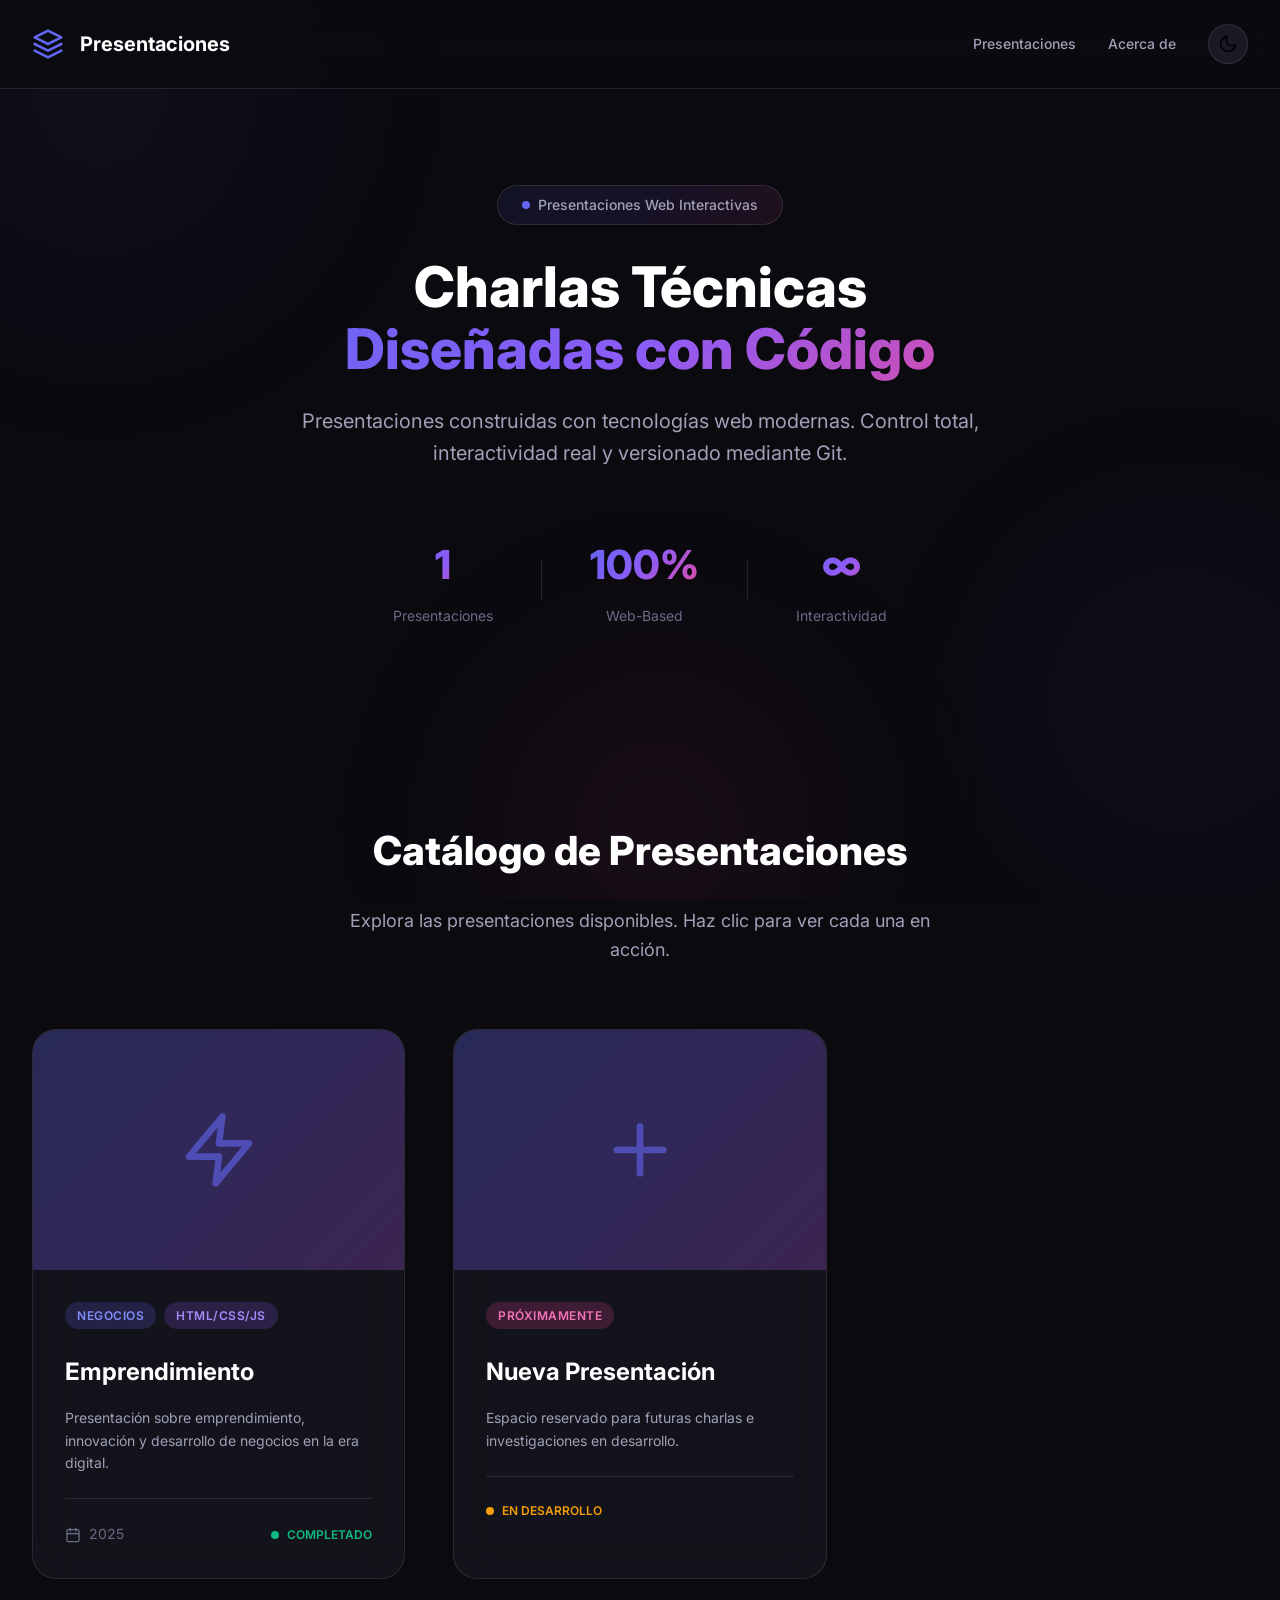
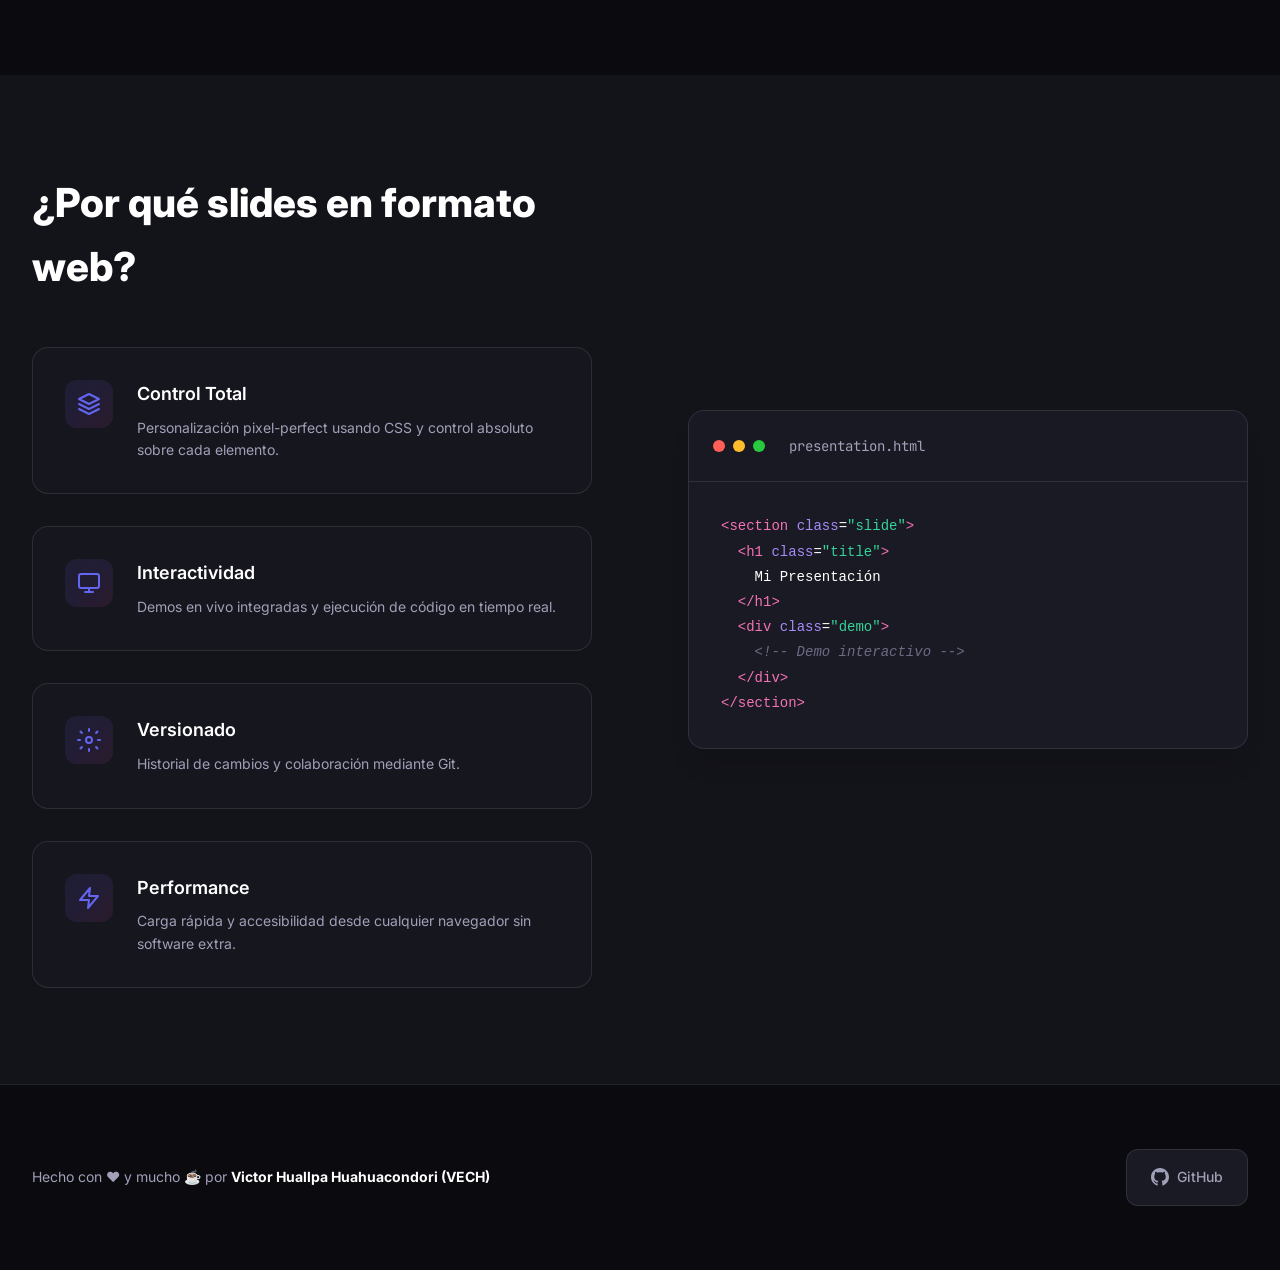
==== index.html @ d5be524b "feat(presetnaciones): catalog de presentaciones" ====
<!DOCTYPE html>
<html lang="es">
<head>
    <meta charset="UTF-8">
    <meta name="viewport" content="width=device-width, initial-scale=1.0">
    <title>Presentaciones | Victor Huallpa</title>
    <meta name="description" content="Colección de presentaciones interactivas desarrolladas con tecnologías web modernas">
    <link rel="stylesheet" href="index.css">
    <link rel="preconnect" href="https://fonts.googleapis.com">
    <link rel="preconnect" href="https://fonts.gstatic.com" crossorigin>
    <link href="https://fonts.googleapis.com/css2?family=Inter:wght@300;400;500;600;700;800&family=JetBrains+Mono:wght@400;500;600&display=swap" rel="stylesheet">
</head>
<body>
    <!-- Background Effects -->
    <div class="background-effects">
        <div class="gradient-orb orb-1"></div>
        <div class="gradient-orb orb-2"></div>
        <div class="gradient-orb orb-3"></div>
    </div>

    <!-- Header -->
    <header class="header">
        <div class="container">
            <div class="header-content">
                <div class="logo">
                    <svg class="logo-icon" viewBox="0 0 24 24" fill="none" xmlns="http://www.w3.org/2000/svg">
                        <path d="M12 2L2 7L12 12L22 7L12 2Z" stroke="currentColor" stroke-width="2" stroke-linecap="round" stroke-linejoin="round"/>
                        <path d="M2 17L12 22L22 17" stroke="currentColor" stroke-width="2" stroke-linecap="round" stroke-linejoin="round"/>
                        <path d="M2 12L12 17L22 12" stroke="currentColor" stroke-width="2" stroke-linecap="round" stroke-linejoin="round"/>
                    </svg>
                    <span class="logo-text">Presentaciones</span>
                </div>
                <nav class="nav">
                    <a href="#presentaciones" class="nav-link">Presentaciones</a>
                    <a href="#about" class="nav-link">Acerca de</a>
                    <button class="theme-toggle" id="themeToggle" aria-label="Toggle theme">
                        <svg class="sun-icon" viewBox="0 0 24 24" fill="none" xmlns="http://www.w3.org/2000/svg">
                            <circle cx="12" cy="12" r="5" stroke="currentColor" stroke-width="2"/>
                            <path d="M12 1V3M12 21V23M23 12H21M3 12H1M20.485 20.485L19.071 19.071M4.929 4.929L3.515 3.515M20.485 3.515L19.071 4.929M4.929 19.071L3.515 20.485" stroke="currentColor" stroke-width="2" stroke-linecap="round"/>
                        </svg>
                        <svg class="moon-icon" viewBox="0 0 24 24" fill="none" xmlns="http://www.w3.org/2000/svg">
                            <path d="M21 12.79A9 9 0 1 1 11.21 3 7 7 0 0 0 21 12.79z" stroke="currentColor" stroke-width="2" stroke-linecap="round" stroke-linejoin="round"/>
                        </svg>
                    </button>
                </nav>
            </div>
        </div>
    </header>

    <!-- Hero Section -->
    <section class="hero">
        <div class="container">
            <div class="hero-content">
                <div class="hero-badge">
                    <span class="badge-dot"></span>
                    <span>Presentaciones Web Interactivas</span>
                </div>
                <h1 class="hero-title">
                    Charlas Técnicas
                    <span class="gradient-text">Diseñadas con Código</span>
                </h1>
                <p class="hero-description">
                    Presentaciones construidas con tecnologías web modernas. Control total, interactividad real y versionado mediante Git.
                </p>
                <div class="hero-stats">
                    <div class="stat-item">
                        <div class="stat-number" id="presentationCount">1</div>
                        <div class="stat-label">Presentaciones</div>
                    </div>
                    <div class="stat-divider"></div>
                    <div class="stat-item">
                        <div class="stat-number">100%</div>
                        <div class="stat-label">Web-Based</div>
                    </div>
                    <div class="stat-divider"></div>
                    <div class="stat-item">
                        <div class="stat-number">∞</div>
                        <div class="stat-label">Interactividad</div>
                    </div>
                </div>
            </div>
        </div>
    </section>

    <!-- Presentations Grid -->
    <section class="presentations" id="presentaciones">
        <div class="container">
            <div class="section-header">
                <h2 class="section-title">Catálogo de Presentaciones</h2>
                <p class="section-description">Explora las presentaciones disponibles. Haz clic para ver cada una en acción.</p>
            </div>

            <div class="presentations-grid" id="presentationsGrid">
                <!-- Presentation Card 1 - Emprendimiento -->
                <article class="presentation-card" data-category="business">
                    <div class="card-image">
                        <div class="card-image-placeholder">
                            <svg viewBox="0 0 24 24" fill="none" xmlns="http://www.w3.org/2000/svg">
                                <path d="M13 2L3 14H12L11 22L21 10H12L13 2Z" stroke="currentColor" stroke-width="2" stroke-linecap="round" stroke-linejoin="round"/>
                            </svg>
                        </div>
                        <div class="card-overlay">
                            <a href="./emprendimiento/index.html" class="card-link">
                                <span>Ver Presentación</span>
                                <svg viewBox="0 0 24 24" fill="none" xmlns="http://www.w3.org/2000/svg">
                                    <path d="M5 12H19M19 12L12 5M19 12L12 19" stroke="currentColor" stroke-width="2" stroke-linecap="round" stroke-linejoin="round"/>
                                </svg>
                            </a>
                        </div>
                    </div>
                    <div class="card-content">
                        <div class="card-tags">
                            <span class="tag tag-business">Negocios</span>
                            <span class="tag tag-tech">HTML/CSS/JS</span>
                        </div>
                        <h3 class="card-title">Emprendimiento</h3>
                        <p class="card-description">
                            Presentación sobre emprendimiento, innovación y desarrollo de negocios en la era digital.
                        </p>
                        <div class="card-footer">
                            <div class="card-meta">
                                <svg viewBox="0 0 24 24" fill="none" xmlns="http://www.w3.org/2000/svg">
                                    <rect x="3" y="4" width="18" height="18" rx="2" ry="2" stroke="currentColor" stroke-width="2"/>
                                    <line x1="16" y1="2" x2="16" y2="6" stroke="currentColor" stroke-width="2" stroke-linecap="round"/>
                                    <line x1="8" y1="2" x2="8" y2="6" stroke="currentColor" stroke-width="2" stroke-linecap="round"/>
                                    <line x1="3" y1="10" x2="21" y2="10" stroke="currentColor" stroke-width="2"/>
                                </svg>
                                <span>2025</span>
                            </div>
                            <div class="card-status status-completed">
                                <span class="status-dot"></span>
                                <span>Completado</span>
                            </div>
                        </div>
                    </div>
                </article>

                <!-- Placeholder for future presentations -->
                <article class="presentation-card card-placeholder">
                    <div class="card-image">
                        <div class="card-image-placeholder placeholder-animation">
                            <svg viewBox="0 0 24 24" fill="none" xmlns="http://www.w3.org/2000/svg">
                                <path d="M12 5V19M5 12H19" stroke="currentColor" stroke-width="2" stroke-linecap="round"/>
                            </svg>
                        </div>
                    </div>
                    <div class="card-content">
                        <div class="card-tags">
                            <span class="tag tag-upcoming">Próximamente</span>
                        </div>
                        <h3 class="card-title">Nueva Presentación</h3>
                        <p class="card-description">
                            Espacio reservado para futuras charlas e investigaciones en desarrollo.
                        </p>
                        <div class="card-footer">
                            <div class="card-status status-wip">
                                <span class="status-dot"></span>
                                <span>En desarrollo</span>
                            </div>
                        </div>
                    </div>
                </article>
            </div>
        </div>
    </section>

    <!-- About Section -->
    <section class="about" id="about">
        <div class="container">
            <div class="about-content">
                <div class="about-text">
                    <h2 class="section-title">¿Por qué slides en formato web?</h2>
                    <div class="features-list">
                        <div class="feature-item">
                            <div class="feature-icon">
                                <svg viewBox="0 0 24 24" fill="none" xmlns="http://www.w3.org/2000/svg">
                                    <path d="M12 2L2 7L12 12L22 7L12 2Z" stroke="currentColor" stroke-width="2" stroke-linecap="round" stroke-linejoin="round"/>
                                    <path d="M2 17L12 22L22 17" stroke="currentColor" stroke-width="2" stroke-linecap="round" stroke-linejoin="round"/>
                                    <path d="M2 12L12 17L22 12" stroke="currentColor" stroke-width="2" stroke-linecap="round" stroke-linejoin="round"/>
                                </svg>
                            </div>
                            <div class="feature-text">
                                <h3>Control Total</h3>
                                <p>Personalización pixel-perfect usando CSS y control absoluto sobre cada elemento.</p>
                            </div>
                        </div>
                        <div class="feature-item">
                            <div class="feature-icon">
                                <svg viewBox="0 0 24 24" fill="none" xmlns="http://www.w3.org/2000/svg">
                                    <rect x="2" y="3" width="20" height="14" rx="2" stroke="currentColor" stroke-width="2"/>
                                    <path d="M8 21H16" stroke="currentColor" stroke-width="2" stroke-linecap="round"/>
                                    <path d="M12 17V21" stroke="currentColor" stroke-width="2" stroke-linecap="round"/>
                                </svg>
                            </div>
                            <div class="feature-text">
                                <h3>Interactividad</h3>
                                <p>Demos en vivo integradas y ejecución de código en tiempo real.</p>
                            </div>
                        </div>
                        <div class="feature-item">
                            <div class="feature-icon">
                                <svg viewBox="0 0 24 24" fill="none" xmlns="http://www.w3.org/2000/svg">
                                    <circle cx="12" cy="12" r="3" stroke="currentColor" stroke-width="2"/>
                                    <path d="M12 1V3M12 21V23M23 12H21M3 12H1M20.485 20.485L19.071 19.071M4.929 4.929L3.515 3.515M20.485 3.515L19.071 4.929M4.929 19.071L3.515 20.485" stroke="currentColor" stroke-width="2" stroke-linecap="round"/>
                                </svg>
                            </div>
                            <div class="feature-text">
                                <h3>Versionado</h3>
                                <p>Historial de cambios y colaboración mediante Git.</p>
                            </div>
                        </div>
                        <div class="feature-item">
                            <div class="feature-icon">
                                <svg viewBox="0 0 24 24" fill="none" xmlns="http://www.w3.org/2000/svg">
                                    <path d="M13 2L3 14H12L11 22L21 10H12L13 2Z" stroke="currentColor" stroke-width="2" stroke-linecap="round" stroke-linejoin="round"/>
                                </svg>
                            </div>
                            <div class="feature-text">
                                <h3>Performance</h3>
                                <p>Carga rápida y accesibilidad desde cualquier navegador sin software extra.</p>
                            </div>
                        </div>
                    </div>
                </div>
                <div class="about-visual">
                    <div class="code-window">
                        <div class="code-window-header">
                            <div class="code-window-dots">
                                <span></span>
                                <span></span>
                                <span></span>
                            </div>
                            <div class="code-window-title">presentation.html</div>
                        </div>
                        <div class="code-window-content">
                            <pre><code><span class="code-tag">&lt;section</span> <span class="code-attr">class</span>=<span class="code-string">"slide"</span><span class="code-tag">&gt;</span>
  <span class="code-tag">&lt;h1</span> <span class="code-attr">class</span>=<span class="code-string">"title"</span><span class="code-tag">&gt;</span>
    Mi Presentación
  <span class="code-tag">&lt;/h1&gt;</span>
  <span class="code-tag">&lt;div</span> <span class="code-attr">class</span>=<span class="code-string">"demo"</span><span class="code-tag">&gt;</span>
    <span class="code-comment">&lt;!-- Demo interactivo --&gt;</span>
  <span class="code-tag">&lt;/div&gt;</span>
<span class="code-tag">&lt;/section&gt;</span></code></pre>
                        </div>
                    </div>
                </div>
            </div>
        </div>
    </section>

    <!-- Footer -->
    <footer class="footer">
        <div class="container">
            <div class="footer-content">
                <div class="footer-text">
                    <p>Hecho con ❤️ y mucho ☕ por <strong>Victor Huallpa Huahuacondori (VECH)</strong></p>
                </div>
                <div class="footer-links">
                    <a href="https://github.com/victor-huallpa" target="_blank" rel="noopener noreferrer" class="footer-link">
                        <svg viewBox="0 0 24 24" fill="currentColor" xmlns="http://www.w3.org/2000/svg">
                            <path d="M12 0c-6.626 0-12 5.373-12 12 0 5.302 3.438 9.8 8.207 11.387.599.111.793-.261.793-.577v-2.234c-3.338.726-4.033-1.416-4.033-1.416-.546-1.387-1.333-1.756-1.333-1.756-1.089-.745.083-.729.083-.729 1.205.084 1.839 1.237 1.839 1.237 1.07 1.834 2.807 1.304 3.492.997.107-.775.418-1.305.762-1.604-2.665-.305-5.467-1.334-5.467-5.931 0-1.311.469-2.381 1.236-3.221-.124-.303-.535-1.524.117-3.176 0 0 1.008-.322 3.301 1.23.957-.266 1.983-.399 3.003-.404 1.02.005 2.047.138 3.006.404 2.291-1.552 3.297-1.23 3.297-1.23.653 1.653.242 2.874.118 3.176.77.84 1.235 1.911 1.235 3.221 0 4.609-2.807 5.624-5.479 5.921.43.372.823 1.102.823 2.222v3.293c0 .319.192.694.801.576 4.765-1.589 8.199-6.086 8.199-11.386 0-6.627-5.373-12-12-12z"/>
                        </svg>
                        GitHub
                    </a>
                </div>
            </div>
        </div>
    </footer>

    <script src="index.js"></script>
</body>
</html>
---- index.css ----
/* ==========================================
   CSS VARIABLES & DESIGN TOKENS
   ========================================== */
:root {
    /* Colors - Dark Mode (Default) */
    --color-bg-primary: #0a0a0f;
    --color-bg-secondary: #13131a;
    --color-bg-tertiary: #1a1a24;
    --color-bg-card: rgba(26, 26, 36, 0.6);
    --color-bg-card-hover: rgba(26, 26, 36, 0.8);
    
    --color-text-primary: #ffffff;
    --color-text-secondary: #a0a0b8;
    --color-text-tertiary: #6b6b85;
    
    --color-accent-primary: #6366f1;
    --color-accent-secondary: #8b5cf6;
    --color-accent-tertiary: #ec4899;
    
    --color-border: rgba(255, 255, 255, 0.1);
    --color-border-hover: rgba(255, 255, 255, 0.2);
    
    /* Gradients */
    --gradient-primary: linear-gradient(135deg, #6366f1 0%, #8b5cf6 50%, #ec4899 100%);
    --gradient-secondary: linear-gradient(135deg, rgba(99, 102, 241, 0.1) 0%, rgba(139, 92, 246, 0.1) 50%, rgba(236, 72, 153, 0.1) 100%);
    --gradient-orb-1: radial-gradient(circle, rgba(99, 102, 241, 0.15) 0%, transparent 70%);
    --gradient-orb-2: radial-gradient(circle, rgba(139, 92, 246, 0.15) 0%, transparent 70%);
    --gradient-orb-3: radial-gradient(circle, rgba(236, 72, 153, 0.15) 0%, transparent 70%);
    
    /* Spacing */
    --spacing-xs: 0.5rem;
    --spacing-sm: 1rem;
    --spacing-md: 1.5rem;
    --spacing-lg: 2rem;
    --spacing-xl: 3rem;
    --spacing-2xl: 4rem;
    --spacing-3xl: 6rem;
    
    /* Typography */
    --font-family-base: 'Inter', -apple-system, BlinkMacSystemFont, 'Segoe UI', sans-serif;
    --font-family-mono: 'JetBrains Mono', 'Courier New', monospace;
    
    --font-size-xs: 0.75rem;
    --font-size-sm: 0.875rem;
    --font-size-base: 1rem;
    --font-size-lg: 1.125rem;
    --font-size-xl: 1.25rem;
    --font-size-2xl: 1.5rem;
    --font-size-3xl: 2rem;
    --font-size-4xl: 2.5rem;
    --font-size-5xl: 3.5rem;
    
    /* Border Radius */
    --radius-sm: 0.5rem;
    --radius-md: 0.75rem;
    --radius-lg: 1rem;
    --radius-xl: 1.5rem;
    --radius-full: 9999px;
    
    /* Shadows */
    --shadow-sm: 0 1px 2px 0 rgba(0, 0, 0, 0.05);
    --shadow-md: 0 4px 6px -1px rgba(0, 0, 0, 0.1);
    --shadow-lg: 0 10px 15px -3px rgba(0, 0, 0, 0.1);
    --shadow-xl: 0 20px 25px -5px rgba(0, 0, 0, 0.1);
    --shadow-glow: 0 0 20px rgba(99, 102, 241, 0.3);
    
    /* Transitions */
    --transition-fast: 150ms cubic-bezier(0.4, 0, 0.2, 1);
    --transition-base: 300ms cubic-bezier(0.4, 0, 0.2, 1);
    --transition-slow: 500ms cubic-bezier(0.4, 0, 0.2, 1);
    
    /* Z-index */
    --z-background: -1;
    --z-base: 0;
    --z-dropdown: 1000;
    --z-sticky: 1100;
    --z-fixed: 1200;
    --z-modal: 1300;
    --z-tooltip: 1400;
}

/* Light Mode */
[data-theme="light"] {
    --color-bg-primary: #ffffff;
    --color-bg-secondary: #f8f9fa;
    --color-bg-tertiary: #f1f3f5;
    --color-bg-card: rgba(255, 255, 255, 0.8);
    --color-bg-card-hover: rgba(255, 255, 255, 0.95);
    
    --color-text-primary: #1a1a24;
    --color-text-secondary: #4a4a5e;
    --color-text-tertiary: #6b6b85;
    
    --color-border: rgba(0, 0, 0, 0.1);
    --color-border-hover: rgba(0, 0, 0, 0.2);
    
    --gradient-orb-1: radial-gradient(circle, rgba(99, 102, 241, 0.08) 0%, transparent 70%);
    --gradient-orb-2: radial-gradient(circle, rgba(139, 92, 246, 0.08) 0%, transparent 70%);
    --gradient-orb-3: radial-gradient(circle, rgba(236, 72, 153, 0.08) 0%, transparent 70%);
}

/* ==========================================
   RESET & BASE STYLES
   ========================================== */
*, *::before, *::after {
    box-sizing: border-box;
    margin: 0;
    padding: 0;
}

html {
    scroll-behavior: smooth;
    -webkit-font-smoothing: antialiased;
    -moz-osx-font-smoothing: grayscale;
}

body {
    font-family: var(--font-family-base);
    font-size: var(--font-size-base);
    line-height: 1.6;
    color: var(--color-text-primary);
    background-color: var(--color-bg-primary);
    overflow-x: hidden;
    transition: background-color var(--transition-base), color var(--transition-base);
}

/* ==========================================
   BACKGROUND EFFECTS
   ========================================== */
.background-effects {
    position: fixed;
    top: 0;
    left: 0;
    width: 100%;
    height: 100%;
    z-index: var(--z-background);
    overflow: hidden;
    pointer-events: none;
}

.gradient-orb {
    position: absolute;
    border-radius: 50%;
    filter: blur(80px);
    opacity: 0.6;
    animation: float 20s ease-in-out infinite;
}

.orb-1 {
    width: 600px;
    height: 600px;
    background: var(--gradient-orb-1);
    top: -200px;
    left: -200px;
    animation-delay: 0s;
}

.orb-2 {
    width: 500px;
    height: 500px;
    background: var(--gradient-orb-2);
    top: 50%;
    right: -150px;
    animation-delay: 5s;
}

.orb-3 {
    width: 550px;
    height: 550px;
    background: var(--gradient-orb-3);
    bottom: -200px;
    left: 30%;
    animation-delay: 10s;
}

@keyframes float {
    0%, 100% {
        transform: translate(0, 0) scale(1);
    }
    33% {
        transform: translate(50px, -50px) scale(1.1);
    }
    66% {
        transform: translate(-30px, 30px) scale(0.9);
    }
}

/* ==========================================
   LAYOUT
   ========================================== */
.container {
    max-width: 1280px;
    margin: 0 auto;
    padding: 0 var(--spacing-lg);
}

/* ==========================================
   HEADER
   ========================================== */
.header {
    position: sticky;
    top: 0;
    z-index: var(--z-sticky);
    background: rgba(10, 10, 15, 0.8);
    backdrop-filter: blur(20px);
    border-bottom: 1px solid var(--color-border);
    transition: all var(--transition-base);
}

[data-theme="light"] .header {
    background: rgba(255, 255, 255, 0.8);
}

.header-content {
    display: flex;
    align-items: center;
    justify-content: space-between;
    padding: var(--spacing-md) 0;
}

.logo {
    display: flex;
    align-items: center;
    gap: var(--spacing-sm);
    font-weight: 700;
    font-size: var(--font-size-xl);
    color: var(--color-text-primary);
}

.logo-icon {
    width: 32px;
    height: 32px;
    color: var(--color-accent-primary);
}

.nav {
    display: flex;
    align-items: center;
    gap: var(--spacing-lg);
}

.nav-link {
    color: var(--color-text-secondary);
    text-decoration: none;
    font-weight: 500;
    font-size: var(--font-size-sm);
    transition: color var(--transition-fast);
    position: relative;
}

.nav-link::after {
    content: '';
    position: absolute;
    bottom: -4px;
    left: 0;
    width: 0;
    height: 2px;
    background: var(--gradient-primary);
    transition: width var(--transition-base);
}

.nav-link:hover {
    color: var(--color-text-primary);
}

.nav-link:hover::after {
    width: 100%;
}

.theme-toggle {
    background: var(--color-bg-tertiary);
    border: 1px solid var(--color-border);
    border-radius: var(--radius-full);
    width: 40px;
    height: 40px;
    display: flex;
    align-items: center;
    justify-content: center;
    cursor: pointer;
    transition: all var(--transition-base);
    position: relative;
}

.theme-toggle:hover {
    background: var(--color-bg-card-hover);
    border-color: var(--color-border-hover);
    transform: scale(1.05);
}

.theme-toggle svg {
    width: 20px;
    height: 20px;
    position: absolute;
    transition: all var(--transition-base);
}

.sun-icon {
    opacity: 0;
    transform: rotate(180deg) scale(0);
}

.moon-icon {
    opacity: 1;
    transform: rotate(0deg) scale(1);
}

[data-theme="light"] .sun-icon {
    opacity: 1;
    transform: rotate(0deg) scale(1);
}

[data-theme="light"] .moon-icon {
    opacity: 0;
    transform: rotate(-180deg) scale(0);
}

/* ==========================================
   HERO SECTION
   ========================================== */
.hero {
    padding: var(--spacing-3xl) 0;
    text-align: center;
}

.hero-content {
    max-width: 900px;
    margin: 0 auto;
}

.hero-badge {
    display: inline-flex;
    align-items: center;
    gap: var(--spacing-xs);
    padding: var(--spacing-xs) var(--spacing-md);
    background: var(--gradient-secondary);
    border: 1px solid var(--color-border);
    border-radius: var(--radius-full);
    font-size: var(--font-size-sm);
    font-weight: 500;
    color: var(--color-text-secondary);
    margin-bottom: var(--spacing-lg);
    animation: fadeInUp 0.6s ease-out;
}

.badge-dot {
    width: 8px;
    height: 8px;
    background: var(--color-accent-primary);
    border-radius: 50%;
    animation: pulse 2s ease-in-out infinite;
}

@keyframes pulse {
    0%, 100% {
        opacity: 1;
        transform: scale(1);
    }
    50% {
        opacity: 0.5;
        transform: scale(1.2);
    }
}

.hero-title {
    font-size: var(--font-size-5xl);
    font-weight: 800;
    line-height: 1.1;
    margin-bottom: var(--spacing-md);
    animation: fadeInUp 0.6s ease-out 0.1s both;
}

.gradient-text {
    display: block;
    background: var(--gradient-primary);
    -webkit-background-clip: text;
    -webkit-text-fill-color: transparent;
    background-clip: text;
}

.hero-description {
    font-size: var(--font-size-xl);
    color: var(--color-text-secondary);
    margin-bottom: var(--spacing-xl);
    max-width: 700px;
    margin-left: auto;
    margin-right: auto;
    animation: fadeInUp 0.6s ease-out 0.2s both;
}

.hero-stats {
    display: flex;
    align-items: center;
    justify-content: center;
    gap: var(--spacing-xl);
    margin-top: var(--spacing-2xl);
    animation: fadeInUp 0.6s ease-out 0.3s both;
}

.stat-item {
    text-align: center;
}

.stat-number {
    font-size: var(--font-size-4xl);
    font-weight: 800;
    background: var(--gradient-primary);
    -webkit-background-clip: text;
    -webkit-text-fill-color: transparent;
    background-clip: text;
}

.stat-label {
    font-size: var(--font-size-sm);
    color: var(--color-text-tertiary);
    margin-top: var(--spacing-xs);
}

.stat-divider {
    width: 1px;
    height: 40px;
    background: var(--color-border);
}

@keyframes fadeInUp {
    from {
        opacity: 0;
        transform: translateY(20px);
    }
    to {
        opacity: 1;
        transform: translateY(0);
    }
}

/* ==========================================
   PRESENTATIONS SECTION
   ========================================== */
.presentations {
    padding: var(--spacing-3xl) 0;
}

.section-header {
    text-align: center;
    margin-bottom: var(--spacing-2xl);
}

.section-title {
    font-size: var(--font-size-4xl);
    font-weight: 800;
    margin-bottom: var(--spacing-md);
}

.section-description {
    font-size: var(--font-size-lg);
    color: var(--color-text-secondary);
    max-width: 600px;
    margin: 0 auto;
}

.presentations-grid {
    display: grid;
    grid-template-columns: repeat(auto-fill, minmax(350px, 1fr));
    gap: var(--spacing-xl);
}

/* ==========================================
   PRESENTATION CARD
   ========================================== */
.presentation-card {
    background: var(--color-bg-card);
    border: 1px solid var(--color-border);
    border-radius: var(--radius-xl);
    overflow: hidden;
    transition: all var(--transition-base);
    backdrop-filter: blur(20px);
    position: relative;
}

.presentation-card:hover {
    transform: translateY(-8px);
    border-color: var(--color-border-hover);
    background: var(--color-bg-card-hover);
    box-shadow: var(--shadow-glow);
}

.card-image {
    position: relative;
    width: 100%;
    height: 240px;
    background: var(--gradient-secondary);
    overflow: hidden;
}

.card-image-placeholder {
    width: 100%;
    height: 100%;
    display: flex;
    align-items: center;
    justify-content: center;
    background: linear-gradient(135deg, rgba(99, 102, 241, 0.2) 0%, rgba(139, 92, 246, 0.2) 100%);
}

.card-image-placeholder svg {
    width: 80px;
    height: 80px;
    color: var(--color-accent-primary);
    opacity: 0.6;
}

.card-overlay {
    position: absolute;
    top: 0;
    left: 0;
    width: 100%;
    height: 100%;
    background: rgba(0, 0, 0, 0.8);
    display: flex;
    align-items: center;
    justify-content: center;
    opacity: 0;
    transition: opacity var(--transition-base);
}

.presentation-card:hover .card-overlay {
    opacity: 1;
}

.card-link {
    display: inline-flex;
    align-items: center;
    gap: var(--spacing-sm);
    padding: var(--spacing-md) var(--spacing-lg);
    background: var(--gradient-primary);
    color: white;
    text-decoration: none;
    border-radius: var(--radius-full);
    font-weight: 600;
    transition: all var(--transition-base);
    transform: translateY(10px);
}

.presentation-card:hover .card-link {
    transform: translateY(0);
}

.card-link:hover {
    transform: scale(1.05);
    box-shadow: 0 10px 30px rgba(99, 102, 241, 0.4);
}

.card-link svg {
    width: 20px;
    height: 20px;
}

.card-content {
    padding: var(--spacing-lg);
}

.card-tags {
    display: flex;
    gap: var(--spacing-xs);
    margin-bottom: var(--spacing-md);
    flex-wrap: wrap;
}

.tag {
    padding: 0.25rem 0.75rem;
    border-radius: var(--radius-full);
    font-size: var(--font-size-xs);
    font-weight: 600;
    text-transform: uppercase;
    letter-spacing: 0.5px;
}

.tag-business {
    background: rgba(99, 102, 241, 0.2);
    color: #818cf8;
}

.tag-tech {
    background: rgba(139, 92, 246, 0.2);
    color: #a78bfa;
}

.tag-upcoming {
    background: rgba(236, 72, 153, 0.2);
    color: #f472b6;
}

.card-title {
    font-size: var(--font-size-2xl);
    font-weight: 700;
    margin-bottom: var(--spacing-sm);
    color: var(--color-text-primary);
}

.card-description {
    font-size: var(--font-size-sm);
    color: var(--color-text-secondary);
    line-height: 1.6;
    margin-bottom: var(--spacing-md);
}

.card-footer {
    display: flex;
    align-items: center;
    justify-content: space-between;
    padding-top: var(--spacing-md);
    border-top: 1px solid var(--color-border);
}

.card-meta {
    display: flex;
    align-items: center;
    gap: var(--spacing-xs);
    font-size: var(--font-size-sm);
    color: var(--color-text-tertiary);
}

.card-meta svg {
    width: 16px;
    height: 16px;
}

.card-status {
    display: flex;
    align-items: center;
    gap: var(--spacing-xs);
    font-size: var(--font-size-xs);
    font-weight: 600;
    text-transform: uppercase;
}

.status-dot {
    width: 8px;
    height: 8px;
    border-radius: 50%;
}

.status-completed .status-dot {
    background: #10b981;
}

.status-completed {
    color: #10b981;
}

.status-wip .status-dot {
    background: #f59e0b;
}

.status-wip {
    color: #f59e0b;
}

/* Placeholder Card */
.card-placeholder {
    opacity: 0.6;
}

.card-placeholder:hover {
    opacity: 0.8;
    transform: translateY(-4px);
}

.placeholder-animation svg {
    animation: rotate 3s linear infinite;
}

@keyframes rotate {
    from {
        transform: rotate(0deg);
    }
    to {
        transform: rotate(360deg);
    }
}

/* ==========================================
   ABOUT SECTION
   ========================================== */
.about {
    padding: var(--spacing-3xl) 0;
    background: var(--color-bg-secondary);
}

.about-content {
    display: grid;
    grid-template-columns: 1fr 1fr;
    gap: var(--spacing-3xl);
    align-items: center;
}

.features-list {
    display: flex;
    flex-direction: column;
    gap: var(--spacing-lg);
    margin-top: var(--spacing-xl);
}

.feature-item {
    display: flex;
    gap: var(--spacing-md);
    padding: var(--spacing-lg);
    background: var(--color-bg-card);
    border: 1px solid var(--color-border);
    border-radius: var(--radius-lg);
    transition: all var(--transition-base);
}

.feature-item:hover {
    transform: translateX(8px);
    border-color: var(--color-border-hover);
    background: var(--color-bg-card-hover);
}

.feature-icon {
    flex-shrink: 0;
    width: 48px;
    height: 48px;
    display: flex;
    align-items: center;
    justify-content: center;
    background: var(--gradient-secondary);
    border-radius: var(--radius-md);
    color: var(--color-accent-primary);
}

.feature-icon svg {
    width: 24px;
    height: 24px;
}

.feature-text h3 {
    font-size: var(--font-size-lg);
    font-weight: 600;
    margin-bottom: var(--spacing-xs);
}

.feature-text p {
    font-size: var(--font-size-sm);
    color: var(--color-text-secondary);
}

/* Code Window */
.code-window {
    background: var(--color-bg-tertiary);
    border: 1px solid var(--color-border);
    border-radius: var(--radius-lg);
    overflow: hidden;
    box-shadow: var(--shadow-xl);
}

.code-window-header {
    display: flex;
    align-items: center;
    gap: var(--spacing-md);
    padding: var(--spacing-md);
    background: var(--color-bg-card);
    border-bottom: 1px solid var(--color-border);
}

.code-window-dots {
    display: flex;
    gap: var(--spacing-xs);
}

.code-window-dots span {
    width: 12px;
    height: 12px;
    border-radius: 50%;
}

.code-window-dots span:nth-child(1) {
    background: #ff5f56;
}

.code-window-dots span:nth-child(2) {
    background: #ffbd2e;
}

.code-window-dots span:nth-child(3) {
    background: #27c93f;
}

.code-window-title {
    font-family: var(--font-family-mono);
    font-size: var(--font-size-sm);
    color: var(--color-text-secondary);
}

.code-window-content {
    padding: var(--spacing-lg);
    font-family: var(--font-family-mono);
    font-size: var(--font-size-sm);
    line-height: 1.8;
    overflow-x: auto;
}

.code-window-content pre {
    margin: 0;
}

.code-tag {
    color: #f472b6;
}

.code-attr {
    color: #a78bfa;
}

.code-string {
    color: #34d399;
}

.code-comment {
    color: var(--color-text-tertiary);
    font-style: italic;
}

/* ==========================================
   FOOTER
   ========================================== */
.footer {
    padding: var(--spacing-2xl) 0;
    border-top: 1px solid var(--color-border);
}

.footer-content {
    display: flex;
    align-items: center;
    justify-content: space-between;
}

.footer-text {
    color: var(--color-text-secondary);
    font-size: var(--font-size-sm);
}

.footer-text strong {
    color: var(--color-text-primary);
}

.footer-links {
    display: flex;
    gap: var(--spacing-md);
}

.footer-link {
    display: flex;
    align-items: center;
    gap: var(--spacing-xs);
    padding: var(--spacing-sm) var(--spacing-md);
    background: var(--color-bg-tertiary);
    border: 1px solid var(--color-border);
    border-radius: var(--radius-md);
    color: var(--color-text-secondary);
    text-decoration: none;
    font-size: var(--font-size-sm);
    font-weight: 500;
    transition: all var(--transition-base);
}

.footer-link:hover {
    background: var(--color-bg-card-hover);
    border-color: var(--color-border-hover);
    color: var(--color-text-primary);
    transform: translateY(-2px);
}

.footer-link svg {
    width: 18px;
    height: 18px;
}

/* ==========================================
   RESPONSIVE DESIGN
   ========================================== */
@media (max-width: 1024px) {
    .about-content {
        grid-template-columns: 1fr;
    }
    
    .about-visual {
        order: -1;
    }
}

@media (max-width: 768px) {
    :root {
        --font-size-5xl: 2.5rem;
        --font-size-4xl: 2rem;
        --font-size-3xl: 1.75rem;
    }
    
    .hero {
        padding: var(--spacing-2xl) 0;
    }
    
    .hero-stats {
        flex-direction: column;
        gap: var(--spacing-md);
    }
    
    .stat-divider {
        display: none;
    }
    
    .presentations-grid {
        grid-template-columns: 1fr;
    }
    
    .footer-content {
        flex-direction: column;
        gap: var(--spacing-md);
        text-align: center;
    }
    
    .nav {
        gap: var(--spacing-md);
    }
    
    .nav-link {
        font-size: var(--font-size-xs);
    }
}

@media (max-width: 480px) {
    .container {
        padding: 0 var(--spacing-md);
    }
    
    .header-content {
        padding: var(--spacing-sm) 0;
    }
    
    .logo-text {
        display: none;
    }
    
    .nav-link {
        display: none;
    }
    
    .hero-title {
        font-size: var(--font-size-3xl);
    }
    
    .hero-description {
        font-size: var(--font-size-base);
    }
}
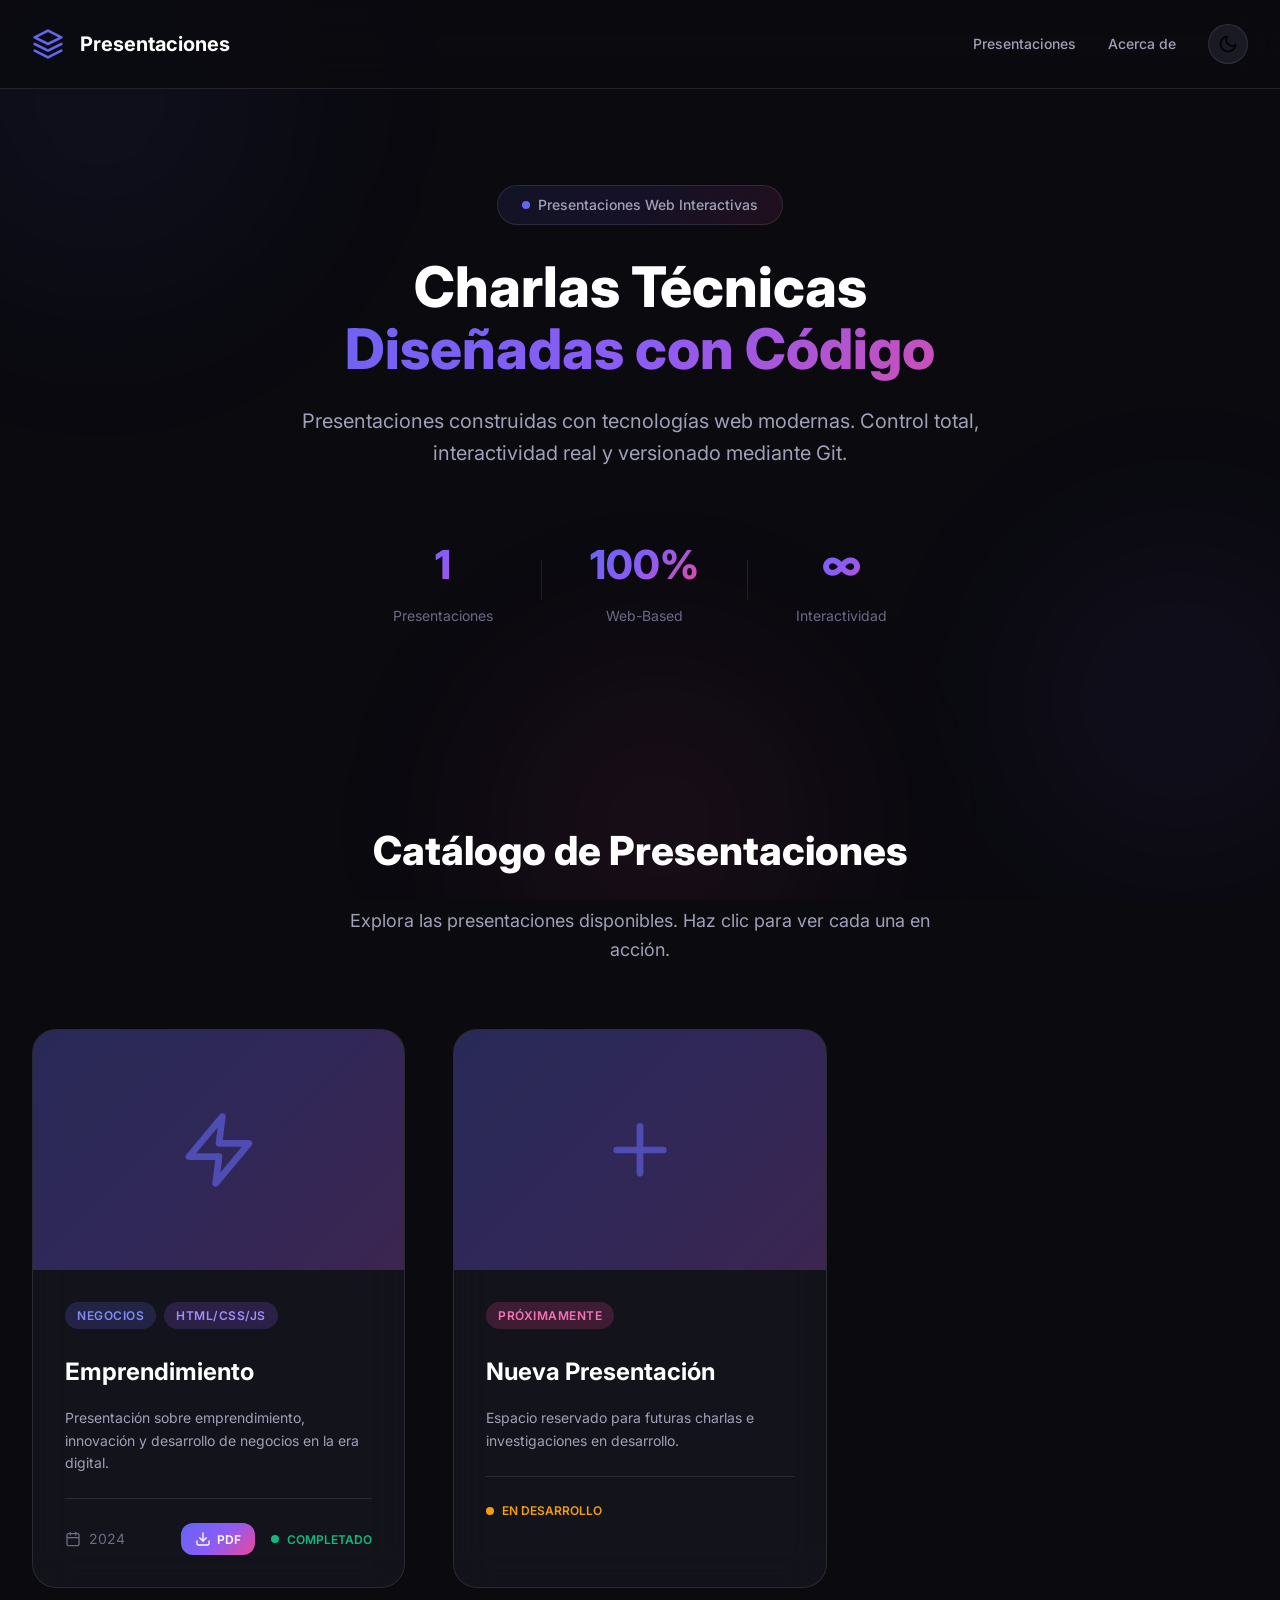
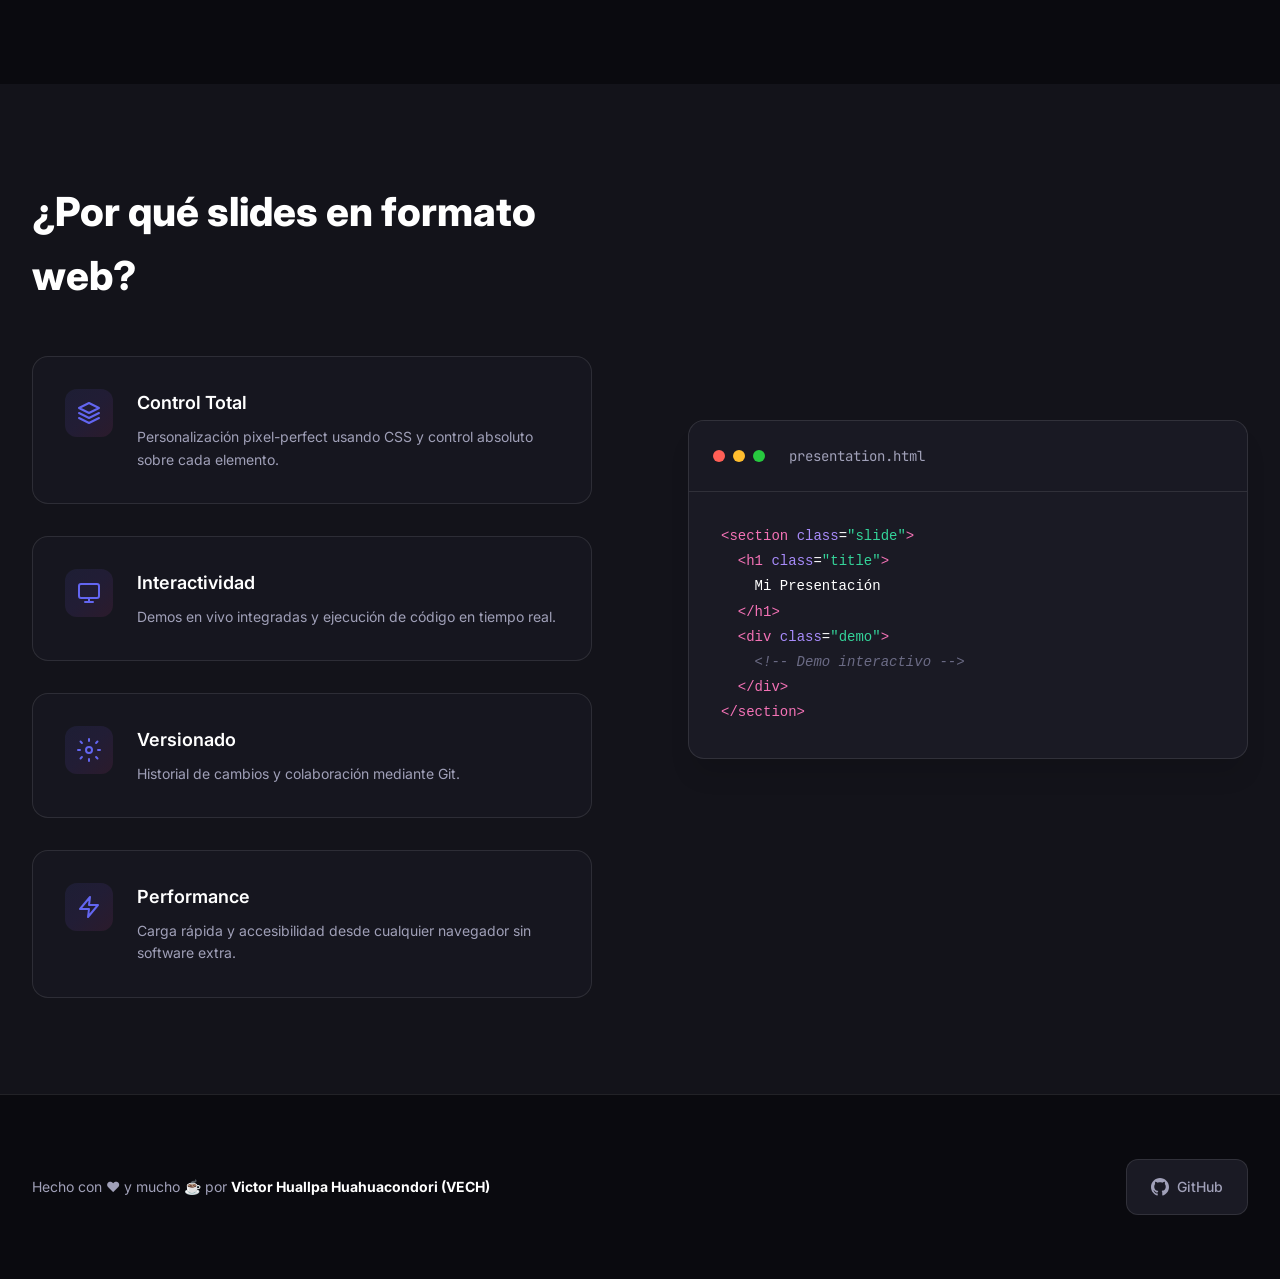
==== commit 422dc91c: "catalgo de presetnaicones" ====
--- a/index.html
+++ b/index.html
@@ -1,15 +1,20 @@
 <!DOCTYPE html>
 <html lang="es">
+
 <head>
     <meta charset="UTF-8">
     <meta name="viewport" content="width=device-width, initial-scale=1.0">
     <title>Presentaciones | Victor Huallpa</title>
-    <meta name="description" content="Colección de presentaciones interactivas desarrolladas con tecnologías web modernas">
+    <meta name="description"
+        content="Colección de presentaciones interactivas desarrolladas con tecnologías web modernas">
     <link rel="stylesheet" href="index.css">
     <link rel="preconnect" href="https://fonts.googleapis.com">
     <link rel="preconnect" href="https://fonts.gstatic.com" crossorigin>
-    <link href="https://fonts.googleapis.com/css2?family=Inter:wght@300;400;500;600;700;800&family=JetBrains+Mono:wght@400;500;600&display=swap" rel="stylesheet">
+    <link
+        href="https://fonts.googleapis.com/css2?family=Inter:wght@300;400;500;600;700;800&family=JetBrains+Mono:wght@400;500;600&display=swap"
+        rel="stylesheet">
 </head>
+
 <body>
     <!-- Background Effects -->
     <div class="background-effects">
@@ -24,9 +29,12 @@
             <div class="header-content">
                 <div class="logo">
                     <svg class="logo-icon" viewBox="0 0 24 24" fill="none" xmlns="http://www.w3.org/2000/svg">
-                        <path d="M12 2L2 7L12 12L22 7L12 2Z" stroke="currentColor" stroke-width="2" stroke-linecap="round" stroke-linejoin="round"/>
-                        <path d="M2 17L12 22L22 17" stroke="currentColor" stroke-width="2" stroke-linecap="round" stroke-linejoin="round"/>
-                        <path d="M2 12L12 17L22 12" stroke="currentColor" stroke-width="2" stroke-linecap="round" stroke-linejoin="round"/>
+                        <path d="M12 2L2 7L12 12L22 7L12 2Z" stroke="currentColor" stroke-width="2"
+                            stroke-linecap="round" stroke-linejoin="round" />
+                        <path d="M2 17L12 22L22 17" stroke="currentColor" stroke-width="2" stroke-linecap="round"
+                            stroke-linejoin="round" />
+                        <path d="M2 12L12 17L22 12" stroke="currentColor" stroke-width="2" stroke-linecap="round"
+                            stroke-linejoin="round" />
                     </svg>
                     <span class="logo-text">Presentaciones</span>
                 </div>
@@ -35,11 +43,14 @@
                     <a href="#about" class="nav-link">Acerca de</a>
                     <button class="theme-toggle" id="themeToggle" aria-label="Toggle theme">
                         <svg class="sun-icon" viewBox="0 0 24 24" fill="none" xmlns="http://www.w3.org/2000/svg">
-                            <circle cx="12" cy="12" r="5" stroke="currentColor" stroke-width="2"/>
-                            <path d="M12 1V3M12 21V23M23 12H21M3 12H1M20.485 20.485L19.071 19.071M4.929 4.929L3.515 3.515M20.485 3.515L19.071 4.929M4.929 19.071L3.515 20.485" stroke="currentColor" stroke-width="2" stroke-linecap="round"/>
+                            <circle cx="12" cy="12" r="5" stroke="currentColor" stroke-width="2" />
+                            <path
+                                d="M12 1V3M12 21V23M23 12H21M3 12H1M20.485 20.485L19.071 19.071M4.929 4.929L3.515 3.515M20.485 3.515L19.071 4.929M4.929 19.071L3.515 20.485"
+                                stroke="currentColor" stroke-width="2" stroke-linecap="round" />
                         </svg>
                         <svg class="moon-icon" viewBox="0 0 24 24" fill="none" xmlns="http://www.w3.org/2000/svg">
-                            <path d="M21 12.79A9 9 0 1 1 11.21 3 7 7 0 0 0 21 12.79z" stroke="currentColor" stroke-width="2" stroke-linecap="round" stroke-linejoin="round"/>
+                            <path d="M21 12.79A9 9 0 1 1 11.21 3 7 7 0 0 0 21 12.79z" stroke="currentColor"
+                                stroke-width="2" stroke-linecap="round" stroke-linejoin="round" />
                         </svg>
                     </button>
                 </nav>
@@ -60,7 +71,8 @@
                     <span class="gradient-text">Diseñadas con Código</span>
                 </h1>
                 <p class="hero-description">
-                    Presentaciones construidas con tecnologías web modernas. Control total, interactividad real y versionado mediante Git.
+                    Presentaciones construidas con tecnologías web modernas. Control total, interactividad real y
+                    versionado mediante Git.
                 </p>
                 <div class="hero-stats">
                     <div class="stat-item">
@@ -87,7 +99,8 @@
         <div class="container">
             <div class="section-header">
                 <h2 class="section-title">Catálogo de Presentaciones</h2>
-                <p class="section-description">Explora las presentaciones disponibles. Haz clic para ver cada una en acción.</p>
+                <p class="section-description">Explora las presentaciones disponibles. Haz clic para ver cada una en
+                    acción.</p>
             </div>
 
             <div class="presentations-grid" id="presentationsGrid">
@@ -96,14 +109,16 @@
                     <div class="card-image">
                         <div class="card-image-placeholder">
                             <svg viewBox="0 0 24 24" fill="none" xmlns="http://www.w3.org/2000/svg">
-                                <path d="M13 2L3 14H12L11 22L21 10H12L13 2Z" stroke="currentColor" stroke-width="2" stroke-linecap="round" stroke-linejoin="round"/>
+                                <path d="M13 2L3 14H12L11 22L21 10H12L13 2Z" stroke="currentColor" stroke-width="2"
+                                    stroke-linecap="round" stroke-linejoin="round" />
                             </svg>
                         </div>
                         <div class="card-overlay">
                             <a href="./emprendimiento/index.html" class="card-link">
                                 <span>Ver Presentación</span>
                                 <svg viewBox="0 0 24 24" fill="none" xmlns="http://www.w3.org/2000/svg">
-                                    <path d="M5 12H19M19 12L12 5M19 12L12 19" stroke="currentColor" stroke-width="2" stroke-linecap="round" stroke-linejoin="round"/>
+                                    <path d="M5 12H19M19 12L12 5M19 12L12 19" stroke="currentColor" stroke-width="2"
+                                        stroke-linecap="round" stroke-linejoin="round" />
                                 </svg>
                             </a>
                         </div>
@@ -120,16 +135,35 @@
                         <div class="card-footer">
                             <div class="card-meta">
                                 <svg viewBox="0 0 24 24" fill="none" xmlns="http://www.w3.org/2000/svg">
-                                    <rect x="3" y="4" width="18" height="18" rx="2" ry="2" stroke="currentColor" stroke-width="2"/>
-                                    <line x1="16" y1="2" x2="16" y2="6" stroke="currentColor" stroke-width="2" stroke-linecap="round"/>
-                                    <line x1="8" y1="2" x2="8" y2="6" stroke="currentColor" stroke-width="2" stroke-linecap="round"/>
-                                    <line x1="3" y1="10" x2="21" y2="10" stroke="currentColor" stroke-width="2"/>
-                                </svg>
-                                <span>2025</span>
-                            </div>
-                            <div class="card-status status-completed">
-                                <span class="status-dot"></span>
-                                <span>Completado</span>
+                                    <rect x="3" y="4" width="18" height="18" rx="2" ry="2" stroke="currentColor"
+                                        stroke-width="2" />
+                                    <line x1="16" y1="2" x2="16" y2="6" stroke="currentColor" stroke-width="2"
+                                        stroke-linecap="round" />
+                                    <line x1="8" y1="2" x2="8" y2="6" stroke="currentColor" stroke-width="2"
+                                        stroke-linecap="round" />
+                                    <line x1="3" y1="10" x2="21" y2="10" stroke="currentColor" stroke-width="2" />
+                                </svg>
+                                <span>2024</span>
+                            </div>
+                            <div class="card-actions">
+                                <button class="btn-download-pdf" data-presentation-url="./emprendimiento/index.html"
+                                    data-presentation-name="Emprendimiento" title="Descargar como PDF">
+                                    <svg viewBox="0 0 24 24" fill="none" xmlns="http://www.w3.org/2000/svg">
+                                        <path
+                                            d="M21 15V19C21 19.5304 20.7893 20.0391 20.4142 20.4142C20.0391 20.7893 19.5304 21 19 21H5C4.46957 21 3.96086 20.7893 3.58579 20.4142C3.21071 20.0391 3 19.5304 3 19V15"
+                                            stroke="currentColor" stroke-width="2" stroke-linecap="round"
+                                            stroke-linejoin="round" />
+                                        <path d="M7 10L12 15L17 10" stroke="currentColor" stroke-width="2"
+                                            stroke-linecap="round" stroke-linejoin="round" />
+                                        <path d="M12 15V3" stroke="currentColor" stroke-width="2" stroke-linecap="round"
+                                            stroke-linejoin="round" />
+                                    </svg>
+                                    <span>PDF</span>
+                                </button>
+                                <div class="card-status status-completed">
+                                    <span class="status-dot"></span>
+                                    <span>Completado</span>
+                                </div>
                             </div>
                         </div>
                     </div>
@@ -140,7 +174,8 @@
                     <div class="card-image">
                         <div class="card-image-placeholder placeholder-animation">
                             <svg viewBox="0 0 24 24" fill="none" xmlns="http://www.w3.org/2000/svg">
-                                <path d="M12 5V19M5 12H19" stroke="currentColor" stroke-width="2" stroke-linecap="round"/>
+                                <path d="M12 5V19M5 12H19" stroke="currentColor" stroke-width="2"
+                                    stroke-linecap="round" />
                             </svg>
                         </div>
                     </div>
@@ -174,9 +209,12 @@
                         <div class="feature-item">
                             <div class="feature-icon">
                                 <svg viewBox="0 0 24 24" fill="none" xmlns="http://www.w3.org/2000/svg">
-                                    <path d="M12 2L2 7L12 12L22 7L12 2Z" stroke="currentColor" stroke-width="2" stroke-linecap="round" stroke-linejoin="round"/>
-                                    <path d="M2 17L12 22L22 17" stroke="currentColor" stroke-width="2" stroke-linecap="round" stroke-linejoin="round"/>
-                                    <path d="M2 12L12 17L22 12" stroke="currentColor" stroke-width="2" stroke-linecap="round" stroke-linejoin="round"/>
+                                    <path d="M12 2L2 7L12 12L22 7L12 2Z" stroke="currentColor" stroke-width="2"
+                                        stroke-linecap="round" stroke-linejoin="round" />
+                                    <path d="M2 17L12 22L22 17" stroke="currentColor" stroke-width="2"
+                                        stroke-linecap="round" stroke-linejoin="round" />
+                                    <path d="M2 12L12 17L22 12" stroke="currentColor" stroke-width="2"
+                                        stroke-linecap="round" stroke-linejoin="round" />
                                 </svg>
                             </div>
                             <div class="feature-text">
@@ -187,9 +225,10 @@
                         <div class="feature-item">
                             <div class="feature-icon">
                                 <svg viewBox="0 0 24 24" fill="none" xmlns="http://www.w3.org/2000/svg">
-                                    <rect x="2" y="3" width="20" height="14" rx="2" stroke="currentColor" stroke-width="2"/>
-                                    <path d="M8 21H16" stroke="currentColor" stroke-width="2" stroke-linecap="round"/>
-                                    <path d="M12 17V21" stroke="currentColor" stroke-width="2" stroke-linecap="round"/>
+                                    <rect x="2" y="3" width="20" height="14" rx="2" stroke="currentColor"
+                                        stroke-width="2" />
+                                    <path d="M8 21H16" stroke="currentColor" stroke-width="2" stroke-linecap="round" />
+                                    <path d="M12 17V21" stroke="currentColor" stroke-width="2" stroke-linecap="round" />
                                 </svg>
                             </div>
                             <div class="feature-text">
@@ -200,8 +239,10 @@
                         <div class="feature-item">
                             <div class="feature-icon">
                                 <svg viewBox="0 0 24 24" fill="none" xmlns="http://www.w3.org/2000/svg">
-                                    <circle cx="12" cy="12" r="3" stroke="currentColor" stroke-width="2"/>
-                                    <path d="M12 1V3M12 21V23M23 12H21M3 12H1M20.485 20.485L19.071 19.071M4.929 4.929L3.515 3.515M20.485 3.515L19.071 4.929M4.929 19.071L3.515 20.485" stroke="currentColor" stroke-width="2" stroke-linecap="round"/>
+                                    <circle cx="12" cy="12" r="3" stroke="currentColor" stroke-width="2" />
+                                    <path
+                                        d="M12 1V3M12 21V23M23 12H21M3 12H1M20.485 20.485L19.071 19.071M4.929 4.929L3.515 3.515M20.485 3.515L19.071 4.929M4.929 19.071L3.515 20.485"
+                                        stroke="currentColor" stroke-width="2" stroke-linecap="round" />
                                 </svg>
                             </div>
                             <div class="feature-text">
@@ -212,7 +253,8 @@
                         <div class="feature-item">
                             <div class="feature-icon">
                                 <svg viewBox="0 0 24 24" fill="none" xmlns="http://www.w3.org/2000/svg">
-                                    <path d="M13 2L3 14H12L11 22L21 10H12L13 2Z" stroke="currentColor" stroke-width="2" stroke-linecap="round" stroke-linejoin="round"/>
+                                    <path d="M13 2L3 14H12L11 22L21 10H12L13 2Z" stroke="currentColor" stroke-width="2"
+                                        stroke-linecap="round" stroke-linejoin="round" />
                                 </svg>
                             </div>
                             <div class="feature-text">
@@ -256,9 +298,11 @@
                     <p>Hecho con ❤️ y mucho ☕ por <strong>Victor Huallpa Huahuacondori (VECH)</strong></p>
                 </div>
                 <div class="footer-links">
-                    <a href="https://github.com/victor-huallpa" target="_blank" rel="noopener noreferrer" class="footer-link">
+                    <a href="https://github.com/victor-huallpa" target="_blank" rel="noopener noreferrer"
+                        class="footer-link">
                         <svg viewBox="0 0 24 24" fill="currentColor" xmlns="http://www.w3.org/2000/svg">
-                            <path d="M12 0c-6.626 0-12 5.373-12 12 0 5.302 3.438 9.8 8.207 11.387.599.111.793-.261.793-.577v-2.234c-3.338.726-4.033-1.416-4.033-1.416-.546-1.387-1.333-1.756-1.333-1.756-1.089-.745.083-.729.083-.729 1.205.084 1.839 1.237 1.839 1.237 1.07 1.834 2.807 1.304 3.492.997.107-.775.418-1.305.762-1.604-2.665-.305-5.467-1.334-5.467-5.931 0-1.311.469-2.381 1.236-3.221-.124-.303-.535-1.524.117-3.176 0 0 1.008-.322 3.301 1.23.957-.266 1.983-.399 3.003-.404 1.02.005 2.047.138 3.006.404 2.291-1.552 3.297-1.23 3.297-1.23.653 1.653.242 2.874.118 3.176.77.84 1.235 1.911 1.235 3.221 0 4.609-2.807 5.624-5.479 5.921.43.372.823 1.102.823 2.222v3.293c0 .319.192.694.801.576 4.765-1.589 8.199-6.086 8.199-11.386 0-6.627-5.373-12-12-12z"/>
+                            <path
+                                d="M12 0c-6.626 0-12 5.373-12 12 0 5.302 3.438 9.8 8.207 11.387.599.111.793-.261.793-.577v-2.234c-3.338.726-4.033-1.416-4.033-1.416-.546-1.387-1.333-1.756-1.333-1.756-1.089-.745.083-.729.083-.729 1.205.084 1.839 1.237 1.839 1.237 1.07 1.834 2.807 1.304 3.492.997.107-.775.418-1.305.762-1.604-2.665-.305-5.467-1.334-5.467-5.931 0-1.311.469-2.381 1.236-3.221-.124-.303-.535-1.524.117-3.176 0 0 1.008-.322 3.301 1.23.957-.266 1.983-.399 3.003-.404 1.02.005 2.047.138 3.006.404 2.291-1.552 3.297-1.23 3.297-1.23.653 1.653.242 2.874.118 3.176.77.84 1.235 1.911 1.235 3.221 0 4.609-2.807 5.624-5.479 5.921.43.372.823 1.102.823 2.222v3.293c0 .319.192.694.801.576 4.765-1.589 8.199-6.086 8.199-11.386 0-6.627-5.373-12-12-12z" />
                         </svg>
                         GitHub
                     </a>
@@ -269,4 +313,5 @@
 
     <script src="index.js"></script>
 </body>
-</html>
+
+</html>
--- a/index.css
+++ b/index.css
@@ -8,25 +8,25 @@
     --color-bg-tertiary: #1a1a24;
     --color-bg-card: rgba(26, 26, 36, 0.6);
     --color-bg-card-hover: rgba(26, 26, 36, 0.8);
-    
+
     --color-text-primary: #ffffff;
     --color-text-secondary: #a0a0b8;
     --color-text-tertiary: #6b6b85;
-    
+
     --color-accent-primary: #6366f1;
     --color-accent-secondary: #8b5cf6;
     --color-accent-tertiary: #ec4899;
-    
+
     --color-border: rgba(255, 255, 255, 0.1);
     --color-border-hover: rgba(255, 255, 255, 0.2);
-    
+
     /* Gradients */
     --gradient-primary: linear-gradient(135deg, #6366f1 0%, #8b5cf6 50%, #ec4899 100%);
     --gradient-secondary: linear-gradient(135deg, rgba(99, 102, 241, 0.1) 0%, rgba(139, 92, 246, 0.1) 50%, rgba(236, 72, 153, 0.1) 100%);
     --gradient-orb-1: radial-gradient(circle, rgba(99, 102, 241, 0.15) 0%, transparent 70%);
     --gradient-orb-2: radial-gradient(circle, rgba(139, 92, 246, 0.15) 0%, transparent 70%);
     --gradient-orb-3: radial-gradient(circle, rgba(236, 72, 153, 0.15) 0%, transparent 70%);
-    
+
     /* Spacing */
     --spacing-xs: 0.5rem;
     --spacing-sm: 1rem;
@@ -35,11 +35,11 @@
     --spacing-xl: 3rem;
     --spacing-2xl: 4rem;
     --spacing-3xl: 6rem;
-    
+
     /* Typography */
     --font-family-base: 'Inter', -apple-system, BlinkMacSystemFont, 'Segoe UI', sans-serif;
     --font-family-mono: 'JetBrains Mono', 'Courier New', monospace;
-    
+
     --font-size-xs: 0.75rem;
     --font-size-sm: 0.875rem;
     --font-size-base: 1rem;
@@ -49,26 +49,26 @@
     --font-size-3xl: 2rem;
     --font-size-4xl: 2.5rem;
     --font-size-5xl: 3.5rem;
-    
+
     /* Border Radius */
     --radius-sm: 0.5rem;
     --radius-md: 0.75rem;
     --radius-lg: 1rem;
     --radius-xl: 1.5rem;
     --radius-full: 9999px;
-    
+
     /* Shadows */
     --shadow-sm: 0 1px 2px 0 rgba(0, 0, 0, 0.05);
     --shadow-md: 0 4px 6px -1px rgba(0, 0, 0, 0.1);
     --shadow-lg: 0 10px 15px -3px rgba(0, 0, 0, 0.1);
     --shadow-xl: 0 20px 25px -5px rgba(0, 0, 0, 0.1);
     --shadow-glow: 0 0 20px rgba(99, 102, 241, 0.3);
-    
+
     /* Transitions */
     --transition-fast: 150ms cubic-bezier(0.4, 0, 0.2, 1);
     --transition-base: 300ms cubic-bezier(0.4, 0, 0.2, 1);
     --transition-slow: 500ms cubic-bezier(0.4, 0, 0.2, 1);
-    
+
     /* Z-index */
     --z-background: -1;
     --z-base: 0;
@@ -86,14 +86,14 @@
     --color-bg-tertiary: #f1f3f5;
     --color-bg-card: rgba(255, 255, 255, 0.8);
     --color-bg-card-hover: rgba(255, 255, 255, 0.95);
-    
+
     --color-text-primary: #1a1a24;
     --color-text-secondary: #4a4a5e;
     --color-text-tertiary: #6b6b85;
-    
+
     --color-border: rgba(0, 0, 0, 0.1);
     --color-border-hover: rgba(0, 0, 0, 0.2);
-    
+
     --gradient-orb-1: radial-gradient(circle, rgba(99, 102, 241, 0.08) 0%, transparent 70%);
     --gradient-orb-2: radial-gradient(circle, rgba(139, 92, 246, 0.08) 0%, transparent 70%);
     --gradient-orb-3: radial-gradient(circle, rgba(236, 72, 153, 0.08) 0%, transparent 70%);
@@ -102,7 +102,9 @@
 /* ==========================================
    RESET & BASE STYLES
    ========================================== */
-*, *::before, *::after {
+*,
+*::before,
+*::after {
     box-sizing: border-box;
     margin: 0;
     padding: 0;
@@ -174,12 +176,16 @@
 }
 
 @keyframes float {
-    0%, 100% {
+
+    0%,
+    100% {
         transform: translate(0, 0) scale(1);
     }
+
     33% {
         transform: translate(50px, -50px) scale(1.1);
     }
+
     66% {
         transform: translate(-30px, 30px) scale(0.9);
     }
@@ -351,10 +357,13 @@
 }
 
 @keyframes pulse {
-    0%, 100% {
+
+    0%,
+    100% {
         opacity: 1;
         transform: scale(1);
     }
+
     50% {
         opacity: 0.5;
         transform: scale(1.2);
@@ -426,6 +435,7 @@
         opacity: 0;
         transform: translateY(20px);
     }
+
     to {
         opacity: 1;
         transform: translateY(0);
@@ -610,6 +620,81 @@
     border-top: 1px solid var(--color-border);
 }
 
+.card-actions {
+    display: flex;
+    align-items: center;
+    gap: var(--spacing-sm);
+}
+
+.btn-download-pdf {
+    display: flex;
+    align-items: center;
+    gap: 0.375rem;
+    padding: 0.5rem 0.875rem;
+    background: var(--gradient-primary);
+    color: white;
+    border: none;
+    border-radius: var(--radius-md);
+    font-size: var(--font-size-xs);
+    font-weight: 600;
+    font-family: var(--font-family-base);
+    cursor: pointer;
+    transition: all var(--transition-base);
+    position: relative;
+    overflow: hidden;
+}
+
+.btn-download-pdf::before {
+    content: '';
+    position: absolute;
+    top: 0;
+    left: -100%;
+    width: 100%;
+    height: 100%;
+    background: linear-gradient(90deg, transparent, rgba(255, 255, 255, 0.2), transparent);
+    transition: left var(--transition-slow);
+}
+
+.btn-download-pdf:hover::before {
+    left: 100%;
+}
+
+.btn-download-pdf:hover {
+    transform: translateY(-2px);
+    box-shadow: 0 8px 20px rgba(99, 102, 241, 0.4);
+}
+
+.btn-download-pdf:active {
+    transform: translateY(0);
+}
+
+.btn-download-pdf svg {
+    width: 16px;
+    height: 16px;
+}
+
+.btn-download-pdf.loading {
+    pointer-events: none;
+    opacity: 0.7;
+}
+
+.btn-download-pdf.loading svg {
+    animation: bounce 1s ease-in-out infinite;
+}
+
+@keyframes bounce {
+
+    0%,
+    100% {
+        transform: translateY(0);
+    }
+
+    50% {
+        transform: translateY(-4px);
+    }
+}
+
+
 .card-meta {
     display: flex;
     align-items: center;
@@ -672,6 +757,7 @@
     from {
         transform: rotate(0deg);
     }
+
     to {
         transform: rotate(360deg);
     }
@@ -881,7 +967,7 @@
     .about-content {
         grid-template-columns: 1fr;
     }
-    
+
     .about-visual {
         order: -1;
     }
@@ -893,34 +979,34 @@
         --font-size-4xl: 2rem;
         --font-size-3xl: 1.75rem;
     }
-    
+
     .hero {
         padding: var(--spacing-2xl) 0;
     }
-    
+
     .hero-stats {
         flex-direction: column;
         gap: var(--spacing-md);
     }
-    
+
     .stat-divider {
         display: none;
     }
-    
+
     .presentations-grid {
         grid-template-columns: 1fr;
     }
-    
+
     .footer-content {
         flex-direction: column;
         gap: var(--spacing-md);
         text-align: center;
     }
-    
+
     .nav {
         gap: var(--spacing-md);
     }
-    
+
     .nav-link {
         font-size: var(--font-size-xs);
     }
@@ -930,24 +1016,24 @@
     .container {
         padding: 0 var(--spacing-md);
     }
-    
+
     .header-content {
         padding: var(--spacing-sm) 0;
     }
-    
+
     .logo-text {
         display: none;
     }
-    
+
     .nav-link {
         display: none;
     }
-    
+
     .hero-title {
         font-size: var(--font-size-3xl);
     }
-    
+
     .hero-description {
         font-size: var(--font-size-base);
     }
-}
+}
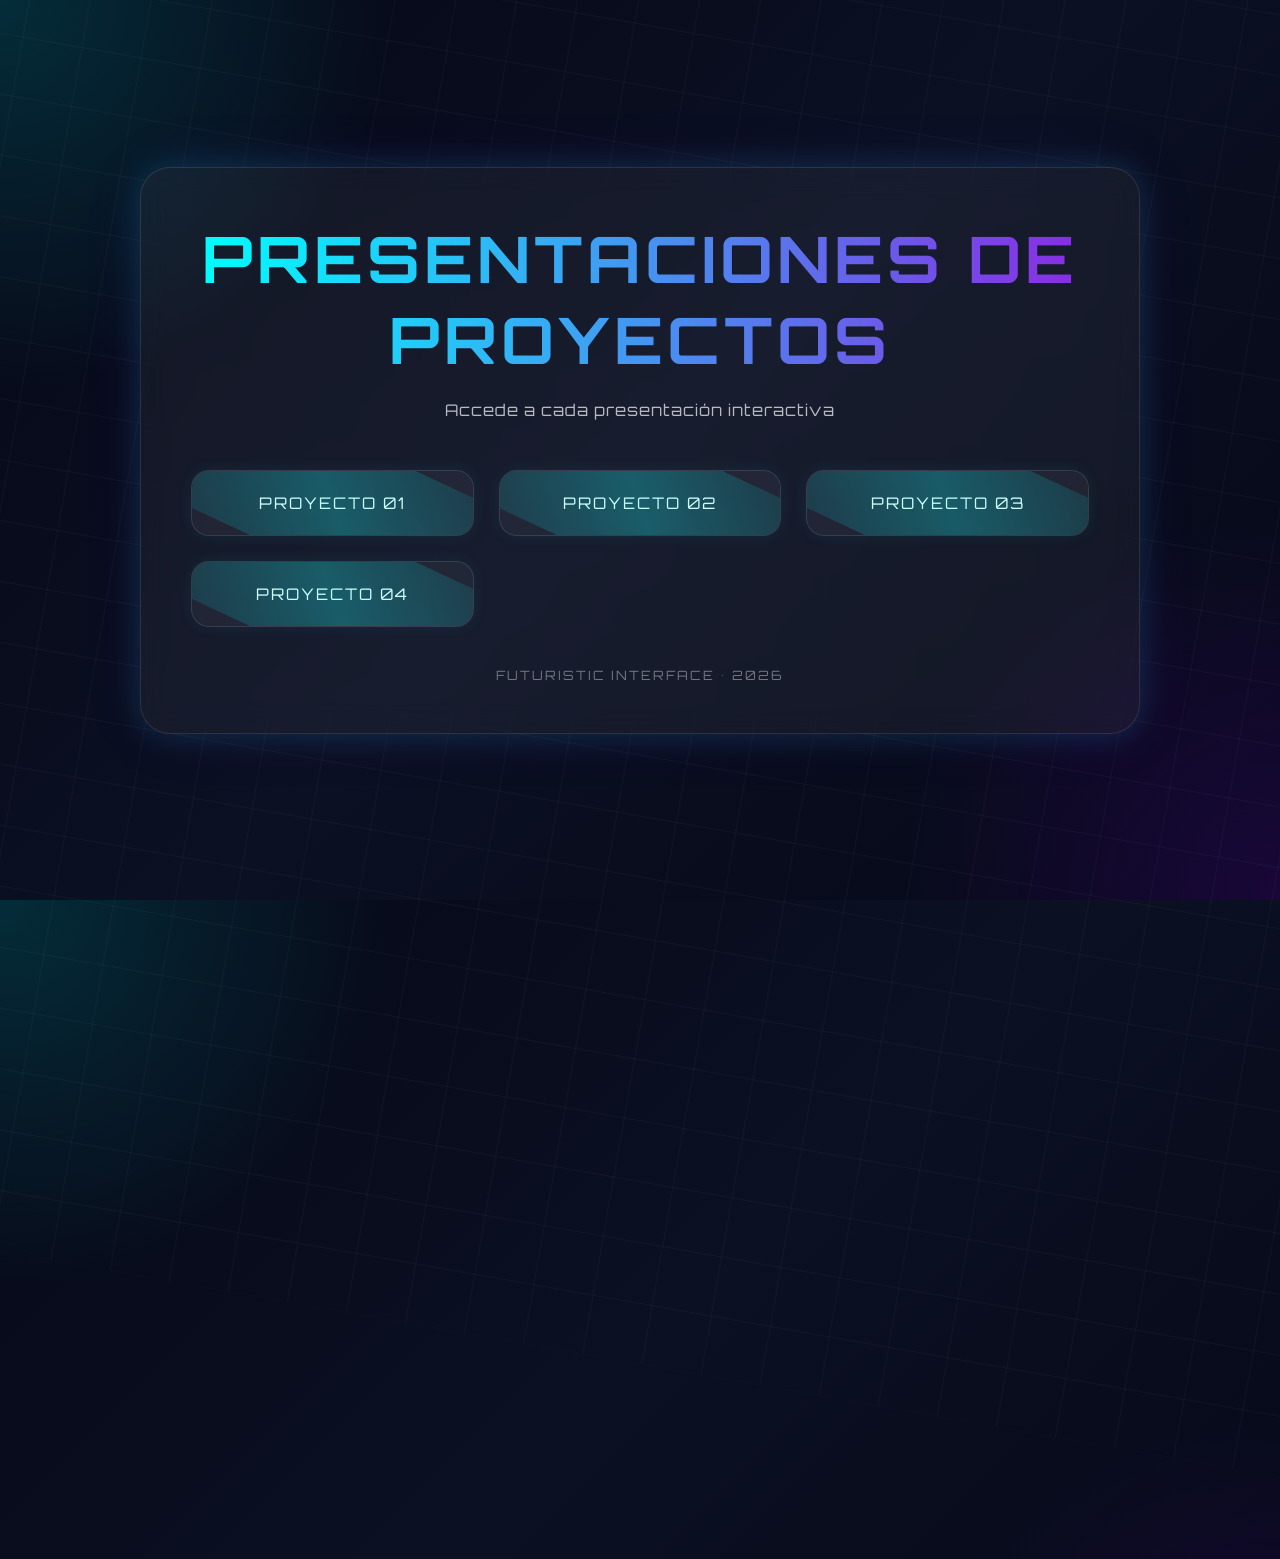
==== commit 69c75eb8: "feat: presetanciones de proyecto de investigacion formativa" ====
--- a/index.html
+++ b/index.html
@@ -1,317 +1,200 @@
 <!DOCTYPE html>
 <html lang="es">
-
 <head>
-    <meta charset="UTF-8">
-    <meta name="viewport" content="width=device-width, initial-scale=1.0">
-    <title>Presentaciones | Victor Huallpa</title>
-    <meta name="description"
-        content="Colección de presentaciones interactivas desarrolladas con tecnologías web modernas">
-    <link rel="stylesheet" href="index.css">
+    <meta charset="UTF-8" />
+    <meta name="viewport" content="width=device-width, initial-scale=1.0" />
+    <title>Presentaciones de Proyectos</title>
+
+    <!-- Fuente futurista -->
     <link rel="preconnect" href="https://fonts.googleapis.com">
     <link rel="preconnect" href="https://fonts.gstatic.com" crossorigin>
-    <link
-        href="https://fonts.googleapis.com/css2?family=Inter:wght@300;400;500;600;700;800&family=JetBrains+Mono:wght@400;500;600&display=swap"
-        rel="stylesheet">
+    <link href="https://fonts.googleapis.com/css2?family=Orbitron:wght@400;600;700&display=swap" rel="stylesheet">
+
+    <style>
+        *{
+            margin: 0;
+            padding: 0;
+            box-sizing: border-box;
+        }
+
+        body{
+            min-height: 100vh;
+            font-family: 'Orbitron', sans-serif;
+            background:
+                radial-gradient(circle at top left, rgba(0,255,255,.15), transparent 25%),
+                radial-gradient(circle at bottom right, rgba(140,0,255,.15), transparent 25%),
+                linear-gradient(135deg, #050816, #0b1023, #050816);
+            display: flex;
+            justify-content: center;
+            align-items: center;
+            overflow: hidden;
+            color: white;
+            position: relative;
+        }
+
+        /* Fondo animado */
+        body::before{
+            content: "";
+            position: absolute;
+            width: 200%;
+            height: 200%;
+            background-image:
+                linear-gradient(rgba(255,255,255,.03) 1px, transparent 1px),
+                linear-gradient(90deg, rgba(255,255,255,.03) 1px, transparent 1px);
+            background-size: 60px 60px;
+            animation: moveGrid 15s linear infinite;
+            transform: rotate(10deg);
+        }
+
+        @keyframes moveGrid{
+            0%{
+                transform: translate(0,0) rotate(10deg);
+            }
+            100%{
+                transform: translate(-60px,-60px) rotate(10deg);
+            }
+        }
+
+        .container{
+            position: relative;
+            z-index: 2;
+            width: 90%;
+            max-width: 1000px;
+            padding: 50px;
+            border-radius: 30px;
+            background: rgba(255,255,255,0.05);
+            backdrop-filter: blur(15px);
+            border: 1px solid rgba(255,255,255,0.1);
+            box-shadow:
+                0 0 30px rgba(0,255,255,.15),
+                0 0 60px rgba(140,0,255,.10);
+            text-align: center;
+        }
+
+        .title{
+            font-size: clamp(2rem, 5vw, 4rem);
+            margin-bottom: 20px;
+            text-transform: uppercase;
+            letter-spacing: 4px;
+            background: linear-gradient(to right, #00ffff, #8a2be2);
+            -webkit-background-clip: text;
+            -webkit-text-fill-color: transparent;
+        }
+
+        .subtitle{
+            color: rgba(255,255,255,0.7);
+            margin-bottom: 50px;
+            font-size: 1rem;
+            letter-spacing: 1px;
+        }
+
+        .buttons{
+            display: grid;
+            grid-template-columns: repeat(auto-fit, minmax(220px, 1fr));
+            gap: 25px;
+        }
+
+        .btn{
+            position: relative;
+            text-decoration: none;
+            color: white;
+            padding: 22px;
+            border-radius: 18px;
+            background: rgba(255,255,255,0.05);
+            border: 1px solid rgba(255,255,255,0.1);
+            overflow: hidden;
+            transition: .4s ease;
+            font-size: 1rem;
+            letter-spacing: 2px;
+            text-transform: uppercase;
+            box-shadow: 0 0 15px rgba(0,255,255,.08);
+        }
+
+        .btn::before{
+            content: "";
+            position: absolute;
+            top: -50%;
+            left: -50%;
+            width: 200%;
+            height: 200%;
+            background: linear-gradient(
+                45deg,
+                transparent,
+                rgba(0,255,255,.25),
+                transparent
+            );
+            transform: rotate(25deg);
+            transition: .6s;
+        }
+
+        .btn:hover::before{
+            left: 100%;
+        }
+
+        .btn:hover{
+            transform: translateY(-8px) scale(1.03);
+            border-color: rgba(0,255,255,.5);
+            box-shadow:
+                0 0 20px rgba(0,255,255,.35),
+                0 0 40px rgba(138,43,226,.25);
+        }
+
+        .footer{
+            margin-top: 40px;
+            font-size: .8rem;
+            color: rgba(255,255,255,.4);
+            letter-spacing: 2px;
+        }
+
+        @media (max-width: 600px){
+
+            .container{
+                padding: 30px 20px;
+            }
+
+            .btn{
+                padding: 18px;
+                font-size: .9rem;
+            }
+
+        }
+    </style>
 </head>
-
 <body>
-    <!-- Background Effects -->
-    <div class="background-effects">
-        <div class="gradient-orb orb-1"></div>
-        <div class="gradient-orb orb-2"></div>
-        <div class="gradient-orb orb-3"></div>
+
+    <div class="container">
+
+        <h1 class="title">Presentaciones de Proyectos</h1>
+
+        <p class="subtitle">
+            Accede a cada presentación interactiva
+        </p>
+
+        <div class="buttons">
+
+            <a href="investigacionFCal/ppt1.html" class="btn">
+                Proyecto 01
+            </a>
+
+            <a href="investigacionFCal/ppt2.html" class="btn">
+                Proyecto 02
+            </a>
+
+            <a href="investigacionFCal/ppt3.html" class="btn">
+                Proyecto 03
+            </a>
+
+            <a href="investigacionFCal/ppt4.html" class="btn">
+                Proyecto 04
+            </a>
+
+        </div>
+
+        <div class="footer">
+            FUTURISTIC INTERFACE • 2026
+        </div>
+
     </div>
 
-    <!-- Header -->
-    <header class="header">
-        <div class="container">
-            <div class="header-content">
-                <div class="logo">
-                    <svg class="logo-icon" viewBox="0 0 24 24" fill="none" xmlns="http://www.w3.org/2000/svg">
-                        <path d="M12 2L2 7L12 12L22 7L12 2Z" stroke="currentColor" stroke-width="2"
-                            stroke-linecap="round" stroke-linejoin="round" />
-                        <path d="M2 17L12 22L22 17" stroke="currentColor" stroke-width="2" stroke-linecap="round"
-                            stroke-linejoin="round" />
-                        <path d="M2 12L12 17L22 12" stroke="currentColor" stroke-width="2" stroke-linecap="round"
-                            stroke-linejoin="round" />
-                    </svg>
-                    <span class="logo-text">Presentaciones</span>
-                </div>
-                <nav class="nav">
-                    <a href="#presentaciones" class="nav-link">Presentaciones</a>
-                    <a href="#about" class="nav-link">Acerca de</a>
-                    <button class="theme-toggle" id="themeToggle" aria-label="Toggle theme">
-                        <svg class="sun-icon" viewBox="0 0 24 24" fill="none" xmlns="http://www.w3.org/2000/svg">
-                            <circle cx="12" cy="12" r="5" stroke="currentColor" stroke-width="2" />
-                            <path
-                                d="M12 1V3M12 21V23M23 12H21M3 12H1M20.485 20.485L19.071 19.071M4.929 4.929L3.515 3.515M20.485 3.515L19.071 4.929M4.929 19.071L3.515 20.485"
-                                stroke="currentColor" stroke-width="2" stroke-linecap="round" />
-                        </svg>
-                        <svg class="moon-icon" viewBox="0 0 24 24" fill="none" xmlns="http://www.w3.org/2000/svg">
-                            <path d="M21 12.79A9 9 0 1 1 11.21 3 7 7 0 0 0 21 12.79z" stroke="currentColor"
-                                stroke-width="2" stroke-linecap="round" stroke-linejoin="round" />
-                        </svg>
-                    </button>
-                </nav>
-            </div>
-        </div>
-    </header>
-
-    <!-- Hero Section -->
-    <section class="hero">
-        <div class="container">
-            <div class="hero-content">
-                <div class="hero-badge">
-                    <span class="badge-dot"></span>
-                    <span>Presentaciones Web Interactivas</span>
-                </div>
-                <h1 class="hero-title">
-                    Charlas Técnicas
-                    <span class="gradient-text">Diseñadas con Código</span>
-                </h1>
-                <p class="hero-description">
-                    Presentaciones construidas con tecnologías web modernas. Control total, interactividad real y
-                    versionado mediante Git.
-                </p>
-                <div class="hero-stats">
-                    <div class="stat-item">
-                        <div class="stat-number" id="presentationCount">1</div>
-                        <div class="stat-label">Presentaciones</div>
-                    </div>
-                    <div class="stat-divider"></div>
-                    <div class="stat-item">
-                        <div class="stat-number">100%</div>
-                        <div class="stat-label">Web-Based</div>
-                    </div>
-                    <div class="stat-divider"></div>
-                    <div class="stat-item">
-                        <div class="stat-number">∞</div>
-                        <div class="stat-label">Interactividad</div>
-                    </div>
-                </div>
-            </div>
-        </div>
-    </section>
-
-    <!-- Presentations Grid -->
-    <section class="presentations" id="presentaciones">
-        <div class="container">
-            <div class="section-header">
-                <h2 class="section-title">Catálogo de Presentaciones</h2>
-                <p class="section-description">Explora las presentaciones disponibles. Haz clic para ver cada una en
-                    acción.</p>
-            </div>
-
-            <div class="presentations-grid" id="presentationsGrid">
-                <!-- Presentation Card 1 - Emprendimiento -->
-                <article class="presentation-card" data-category="business">
-                    <div class="card-image">
-                        <div class="card-image-placeholder">
-                            <svg viewBox="0 0 24 24" fill="none" xmlns="http://www.w3.org/2000/svg">
-                                <path d="M13 2L3 14H12L11 22L21 10H12L13 2Z" stroke="currentColor" stroke-width="2"
-                                    stroke-linecap="round" stroke-linejoin="round" />
-                            </svg>
-                        </div>
-                        <div class="card-overlay">
-                            <a href="./emprendimiento/index.html" class="card-link">
-                                <span>Ver Presentación</span>
-                                <svg viewBox="0 0 24 24" fill="none" xmlns="http://www.w3.org/2000/svg">
-                                    <path d="M5 12H19M19 12L12 5M19 12L12 19" stroke="currentColor" stroke-width="2"
-                                        stroke-linecap="round" stroke-linejoin="round" />
-                                </svg>
-                            </a>
-                        </div>
-                    </div>
-                    <div class="card-content">
-                        <div class="card-tags">
-                            <span class="tag tag-business">Negocios</span>
-                            <span class="tag tag-tech">HTML/CSS/JS</span>
-                        </div>
-                        <h3 class="card-title">Emprendimiento</h3>
-                        <p class="card-description">
-                            Presentación sobre emprendimiento, innovación y desarrollo de negocios en la era digital.
-                        </p>
-                        <div class="card-footer">
-                            <div class="card-meta">
-                                <svg viewBox="0 0 24 24" fill="none" xmlns="http://www.w3.org/2000/svg">
-                                    <rect x="3" y="4" width="18" height="18" rx="2" ry="2" stroke="currentColor"
-                                        stroke-width="2" />
-                                    <line x1="16" y1="2" x2="16" y2="6" stroke="currentColor" stroke-width="2"
-                                        stroke-linecap="round" />
-                                    <line x1="8" y1="2" x2="8" y2="6" stroke="currentColor" stroke-width="2"
-                                        stroke-linecap="round" />
-                                    <line x1="3" y1="10" x2="21" y2="10" stroke="currentColor" stroke-width="2" />
-                                </svg>
-                                <span>2024</span>
-                            </div>
-                            <div class="card-actions">
-                                <button class="btn-download-pdf" data-presentation-url="./emprendimiento/index.html"
-                                    data-presentation-name="Emprendimiento" title="Descargar como PDF">
-                                    <svg viewBox="0 0 24 24" fill="none" xmlns="http://www.w3.org/2000/svg">
-                                        <path
-                                            d="M21 15V19C21 19.5304 20.7893 20.0391 20.4142 20.4142C20.0391 20.7893 19.5304 21 19 21H5C4.46957 21 3.96086 20.7893 3.58579 20.4142C3.21071 20.0391 3 19.5304 3 19V15"
-                                            stroke="currentColor" stroke-width="2" stroke-linecap="round"
-                                            stroke-linejoin="round" />
-                                        <path d="M7 10L12 15L17 10" stroke="currentColor" stroke-width="2"
-                                            stroke-linecap="round" stroke-linejoin="round" />
-                                        <path d="M12 15V3" stroke="currentColor" stroke-width="2" stroke-linecap="round"
-                                            stroke-linejoin="round" />
-                                    </svg>
-                                    <span>PDF</span>
-                                </button>
-                                <div class="card-status status-completed">
-                                    <span class="status-dot"></span>
-                                    <span>Completado</span>
-                                </div>
-                            </div>
-                        </div>
-                    </div>
-                </article>
-
-                <!-- Placeholder for future presentations -->
-                <article class="presentation-card card-placeholder">
-                    <div class="card-image">
-                        <div class="card-image-placeholder placeholder-animation">
-                            <svg viewBox="0 0 24 24" fill="none" xmlns="http://www.w3.org/2000/svg">
-                                <path d="M12 5V19M5 12H19" stroke="currentColor" stroke-width="2"
-                                    stroke-linecap="round" />
-                            </svg>
-                        </div>
-                    </div>
-                    <div class="card-content">
-                        <div class="card-tags">
-                            <span class="tag tag-upcoming">Próximamente</span>
-                        </div>
-                        <h3 class="card-title">Nueva Presentación</h3>
-                        <p class="card-description">
-                            Espacio reservado para futuras charlas e investigaciones en desarrollo.
-                        </p>
-                        <div class="card-footer">
-                            <div class="card-status status-wip">
-                                <span class="status-dot"></span>
-                                <span>En desarrollo</span>
-                            </div>
-                        </div>
-                    </div>
-                </article>
-            </div>
-        </div>
-    </section>
-
-    <!-- About Section -->
-    <section class="about" id="about">
-        <div class="container">
-            <div class="about-content">
-                <div class="about-text">
-                    <h2 class="section-title">¿Por qué slides en formato web?</h2>
-                    <div class="features-list">
-                        <div class="feature-item">
-                            <div class="feature-icon">
-                                <svg viewBox="0 0 24 24" fill="none" xmlns="http://www.w3.org/2000/svg">
-                                    <path d="M12 2L2 7L12 12L22 7L12 2Z" stroke="currentColor" stroke-width="2"
-                                        stroke-linecap="round" stroke-linejoin="round" />
-                                    <path d="M2 17L12 22L22 17" stroke="currentColor" stroke-width="2"
-                                        stroke-linecap="round" stroke-linejoin="round" />
-                                    <path d="M2 12L12 17L22 12" stroke="currentColor" stroke-width="2"
-                                        stroke-linecap="round" stroke-linejoin="round" />
-                                </svg>
-                            </div>
-                            <div class="feature-text">
-                                <h3>Control Total</h3>
-                                <p>Personalización pixel-perfect usando CSS y control absoluto sobre cada elemento.</p>
-                            </div>
-                        </div>
-                        <div class="feature-item">
-                            <div class="feature-icon">
-                                <svg viewBox="0 0 24 24" fill="none" xmlns="http://www.w3.org/2000/svg">
-                                    <rect x="2" y="3" width="20" height="14" rx="2" stroke="currentColor"
-                                        stroke-width="2" />
-                                    <path d="M8 21H16" stroke="currentColor" stroke-width="2" stroke-linecap="round" />
-                                    <path d="M12 17V21" stroke="currentColor" stroke-width="2" stroke-linecap="round" />
-                                </svg>
-                            </div>
-                            <div class="feature-text">
-                                <h3>Interactividad</h3>
-                                <p>Demos en vivo integradas y ejecución de código en tiempo real.</p>
-                            </div>
-                        </div>
-                        <div class="feature-item">
-                            <div class="feature-icon">
-                                <svg viewBox="0 0 24 24" fill="none" xmlns="http://www.w3.org/2000/svg">
-                                    <circle cx="12" cy="12" r="3" stroke="currentColor" stroke-width="2" />
-                                    <path
-                                        d="M12 1V3M12 21V23M23 12H21M3 12H1M20.485 20.485L19.071 19.071M4.929 4.929L3.515 3.515M20.485 3.515L19.071 4.929M4.929 19.071L3.515 20.485"
-                                        stroke="currentColor" stroke-width="2" stroke-linecap="round" />
-                                </svg>
-                            </div>
-                            <div class="feature-text">
-                                <h3>Versionado</h3>
-                                <p>Historial de cambios y colaboración mediante Git.</p>
-                            </div>
-                        </div>
-                        <div class="feature-item">
-                            <div class="feature-icon">
-                                <svg viewBox="0 0 24 24" fill="none" xmlns="http://www.w3.org/2000/svg">
-                                    <path d="M13 2L3 14H12L11 22L21 10H12L13 2Z" stroke="currentColor" stroke-width="2"
-                                        stroke-linecap="round" stroke-linejoin="round" />
-                                </svg>
-                            </div>
-                            <div class="feature-text">
-                                <h3>Performance</h3>
-                                <p>Carga rápida y accesibilidad desde cualquier navegador sin software extra.</p>
-                            </div>
-                        </div>
-                    </div>
-                </div>
-                <div class="about-visual">
-                    <div class="code-window">
-                        <div class="code-window-header">
-                            <div class="code-window-dots">
-                                <span></span>
-                                <span></span>
-                                <span></span>
-                            </div>
-                            <div class="code-window-title">presentation.html</div>
-                        </div>
-                        <div class="code-window-content">
-                            <pre><code><span class="code-tag">&lt;section</span> <span class="code-attr">class</span>=<span class="code-string">"slide"</span><span class="code-tag">&gt;</span>
-  <span class="code-tag">&lt;h1</span> <span class="code-attr">class</span>=<span class="code-string">"title"</span><span class="code-tag">&gt;</span>
-    Mi Presentación
-  <span class="code-tag">&lt;/h1&gt;</span>
-  <span class="code-tag">&lt;div</span> <span class="code-attr">class</span>=<span class="code-string">"demo"</span><span class="code-tag">&gt;</span>
-    <span class="code-comment">&lt;!-- Demo interactivo --&gt;</span>
-  <span class="code-tag">&lt;/div&gt;</span>
-<span class="code-tag">&lt;/section&gt;</span></code></pre>
-                        </div>
-                    </div>
-                </div>
-            </div>
-        </div>
-    </section>
-
-    <!-- Footer -->
-    <footer class="footer">
-        <div class="container">
-            <div class="footer-content">
-                <div class="footer-text">
-                    <p>Hecho con ❤️ y mucho ☕ por <strong>Victor Huallpa Huahuacondori (VECH)</strong></p>
-                </div>
-                <div class="footer-links">
-                    <a href="https://github.com/victor-huallpa" target="_blank" rel="noopener noreferrer"
-                        class="footer-link">
-                        <svg viewBox="0 0 24 24" fill="currentColor" xmlns="http://www.w3.org/2000/svg">
-                            <path
-                                d="M12 0c-6.626 0-12 5.373-12 12 0 5.302 3.438 9.8 8.207 11.387.599.111.793-.261.793-.577v-2.234c-3.338.726-4.033-1.416-4.033-1.416-.546-1.387-1.333-1.756-1.333-1.756-1.089-.745.083-.729.083-.729 1.205.084 1.839 1.237 1.839 1.237 1.07 1.834 2.807 1.304 3.492.997.107-.775.418-1.305.762-1.604-2.665-.305-5.467-1.334-5.467-5.931 0-1.311.469-2.381 1.236-3.221-.124-.303-.535-1.524.117-3.176 0 0 1.008-.322 3.301 1.23.957-.266 1.983-.399 3.003-.404 1.02.005 2.047.138 3.006.404 2.291-1.552 3.297-1.23 3.297-1.23.653 1.653.242 2.874.118 3.176.77.84 1.235 1.911 1.235 3.221 0 4.609-2.807 5.624-5.479 5.921.43.372.823 1.102.823 2.222v3.293c0 .319.192.694.801.576 4.765-1.589 8.199-6.086 8.199-11.386 0-6.627-5.373-12-12-12z" />
-                        </svg>
-                        GitHub
-                    </a>
-                </div>
-            </div>
-        </div>
-    </footer>
-
-    <script src="index.js"></script>
 </body>
-
 </html>
